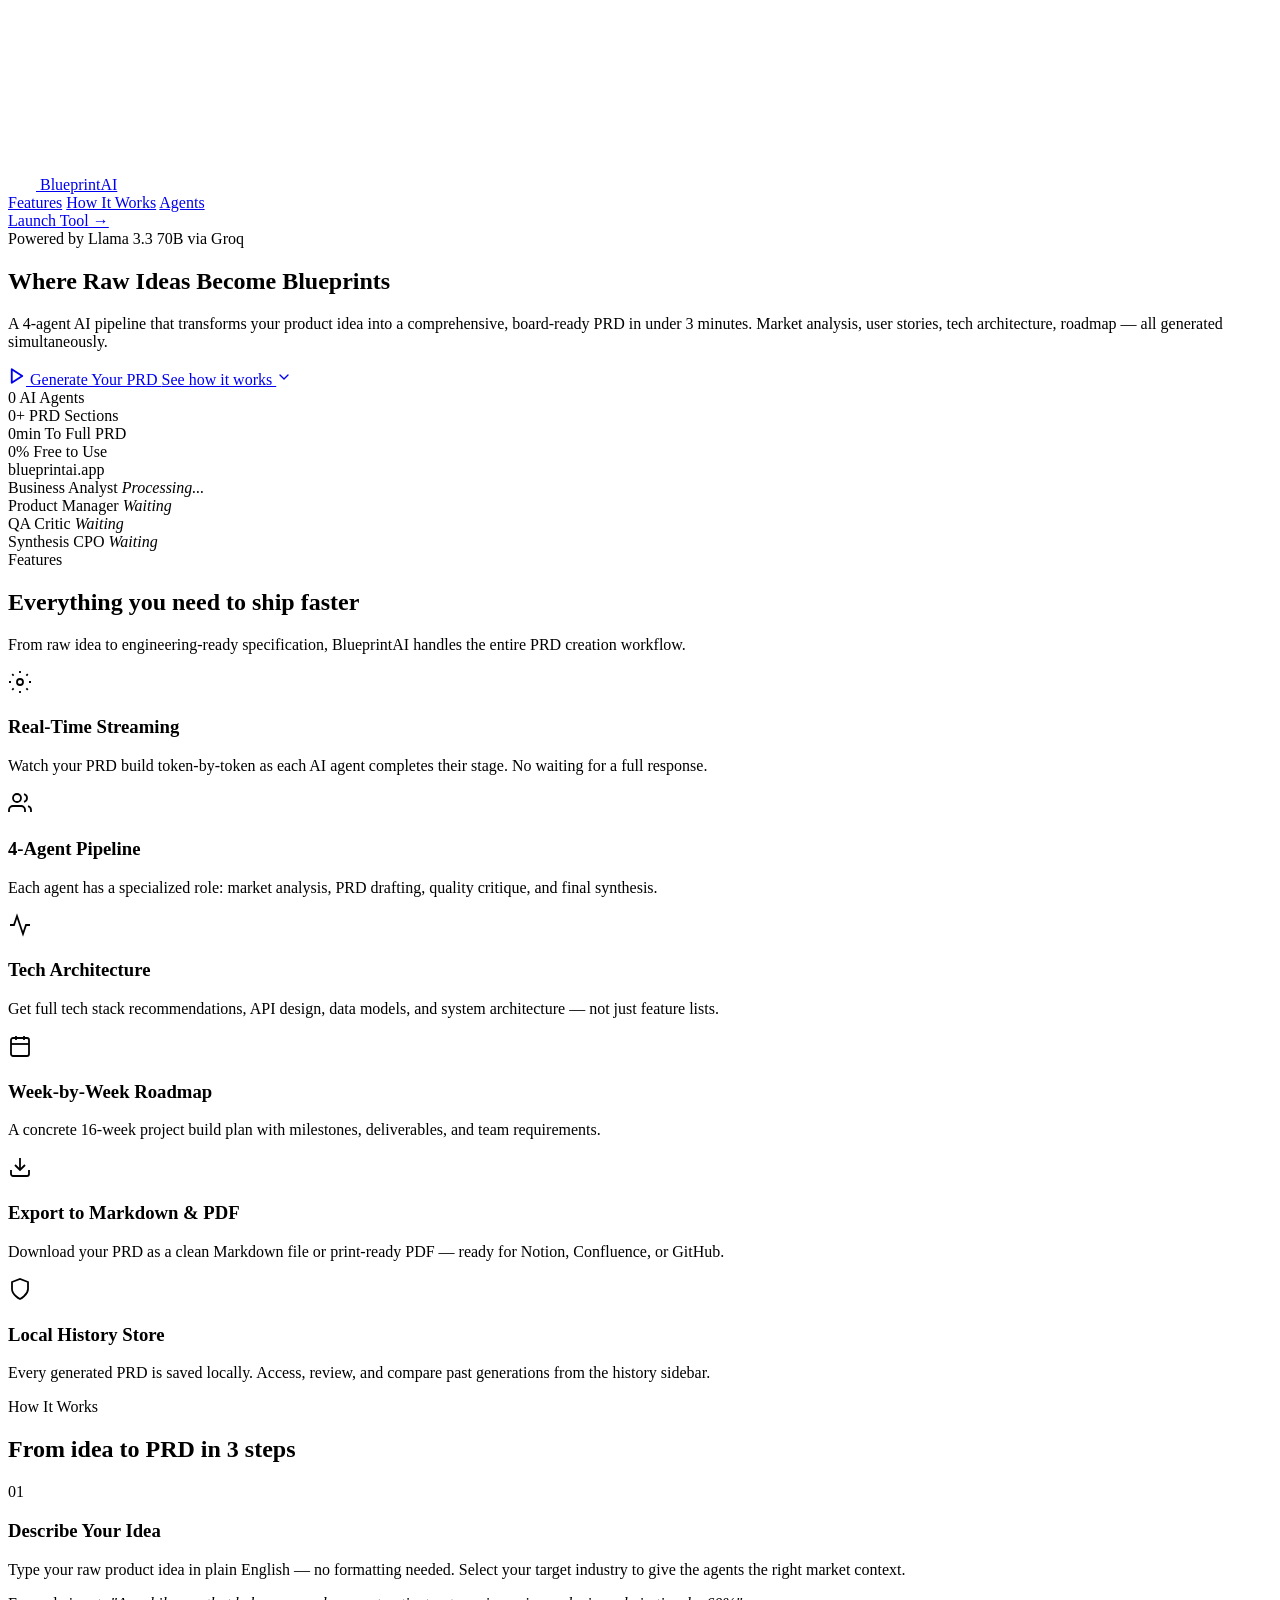
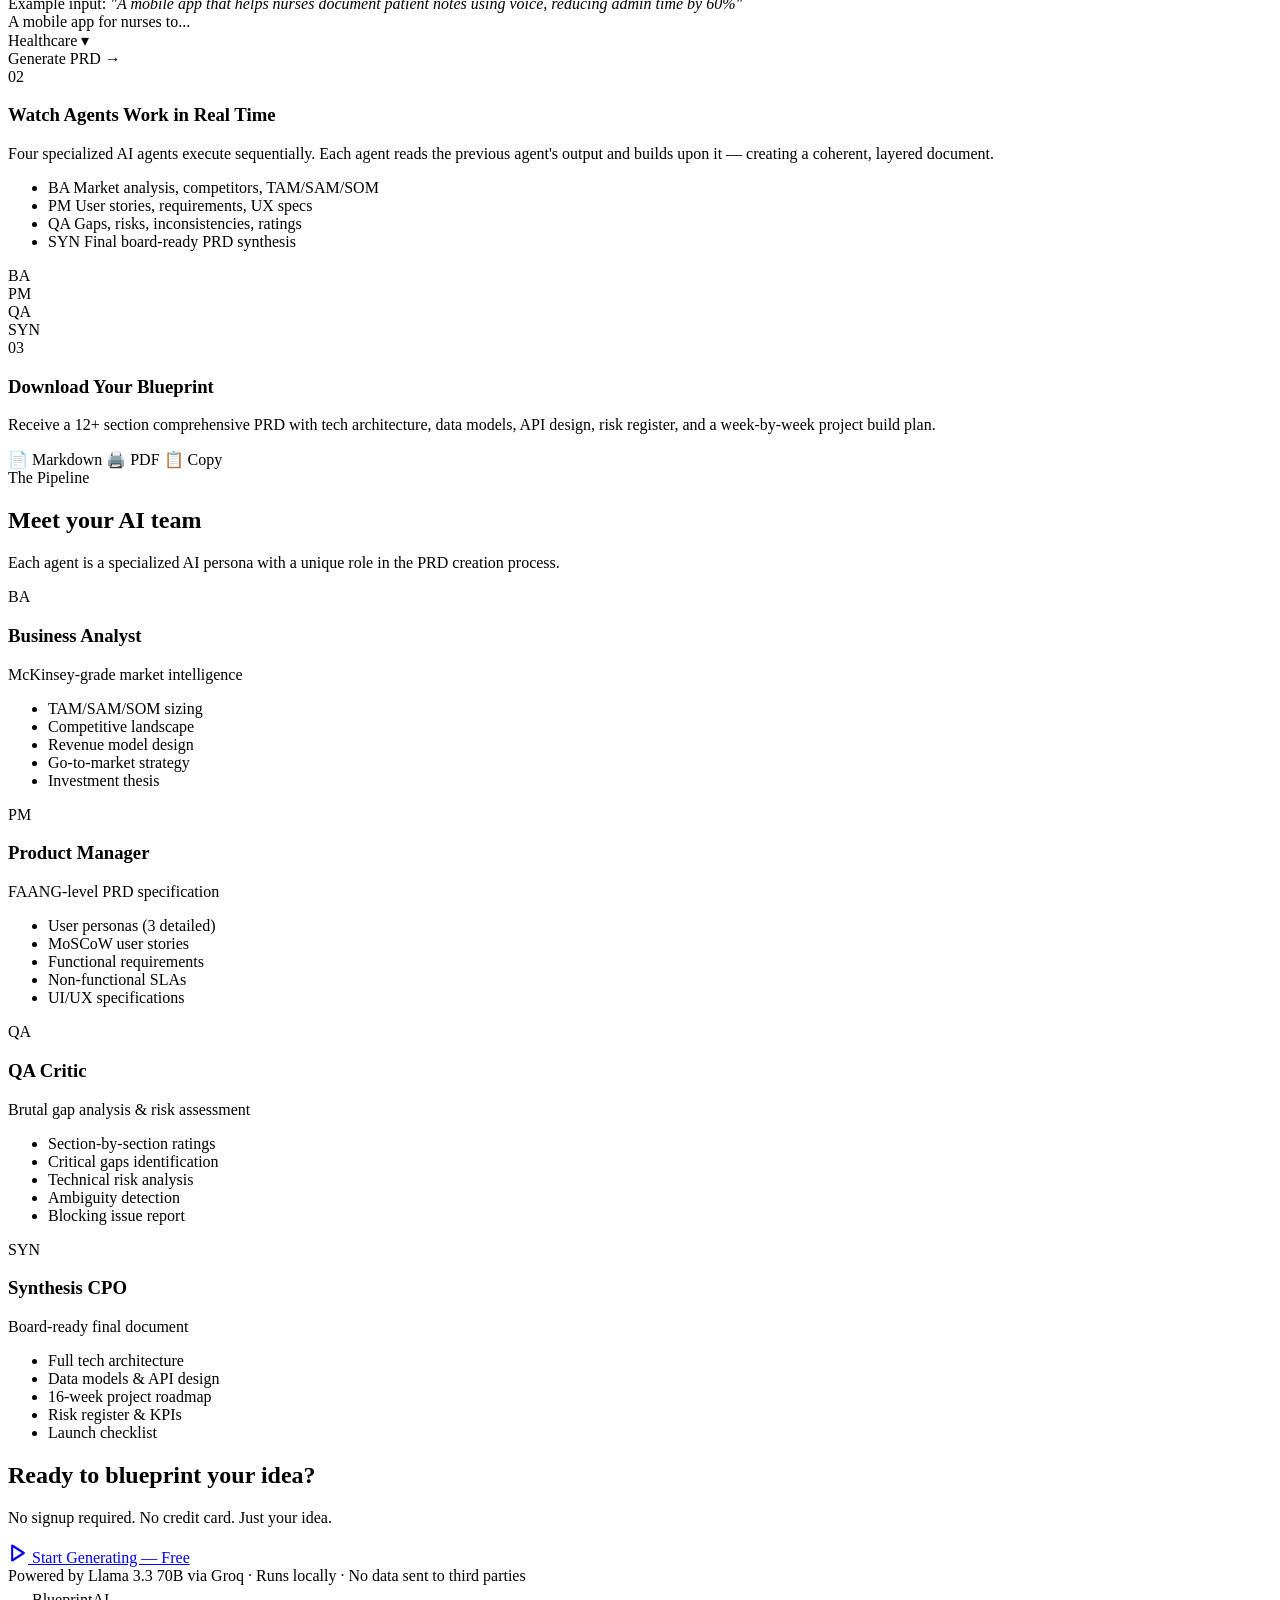
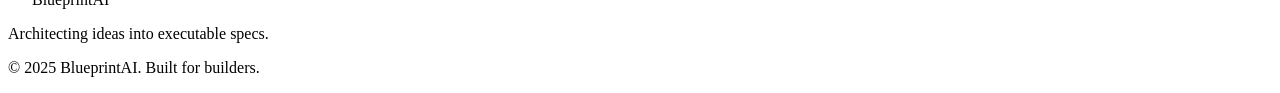
==== frontend/index.html @ 9779594b "feat: implement initial single-page HTML layout with main application panels" ====
<!DOCTYPE html>
<html lang="en">
<head>
    <meta charset="UTF-8">
    <meta name="viewport" content="width=device-width, initial-scale=1.0">
    <title>BlueprintAI — Where Ideas Become Blueprints</title>
    <meta name="description" content="BlueprintAI uses a 4-agent AI pipeline to transform your raw product idea into a comprehensive, board-ready Product Requirements Document in minutes.">
    <link rel="preconnect" href="https://fonts.googleapis.com">
    <link rel="preconnect" href="https://fonts.gstatic.com" crossorigin>
    <link href="https://fonts.googleapis.com/css2?family=Outfit:wght@300;400;500;600;700;800;900&family=Inter:wght@400;500;600&family=JetBrains+Mono:wght@400;500&display=swap" rel="stylesheet">
    <link rel="stylesheet" href="css/landing.css">
</head>
<body>

    <!-- Particle Canvas Background -->
    <canvas id="particle-canvas"></canvas>

    <!-- Navigation -->
    <nav class="landing-nav" id="landing-nav">
        <div class="nav-inner">
            <a href="/" class="nav-logo">
                <svg width="28" height="28" viewBox="0 0 32 32" fill="none">
                    <rect x="2" y="2" width="12" height="12" rx="2" stroke="white" stroke-width="2"/>
                    <rect x="18" y="2" width="12" height="12" rx="2" stroke="white" stroke-width="1" stroke-dasharray="3 2"/>
                    <rect x="2" y="18" width="12" height="12" rx="2" stroke="white" stroke-width="1" stroke-dasharray="3 2"/>
                    <rect x="18" y="18" width="12" height="12" rx="2" stroke="white" stroke-width="2"/>
                    <line x1="14" y1="8" x2="18" y2="8" stroke="white" stroke-width="1.5"/>
                    <line x1="8" y1="14" x2="8" y2="18" stroke="white" stroke-width="1.5"/>
                    <line x1="24" y1="14" x2="24" y2="18" stroke="white" stroke-width="1.5"/>
                    <line x1="14" y1="24" x2="18" y2="24" stroke="white" stroke-width="1.5"/>
                </svg>
                <span>BlueprintAI</span>
            </a>
            <div class="nav-links">
                <a href="#features">Features</a>
                <a href="#how-it-works">How It Works</a>
                <a href="#agents">Agents</a>
            </div>
            <a href="app.html" class="nav-cta" id="nav-cta">Launch Tool →</a>
        </div>
    </nav>

    <!-- Hero Section -->
    <section class="hero-section">
        <div class="hero-content">
            <div class="hero-badge">
                <div class="badge-dot"></div>
                <span>Powered by Llama 3.3 70B via Groq</span>
            </div>

            <h1 class="hero-headline">
                <span class="line-reveal" style="--delay: 0.1s">Where Raw Ideas</span>
                <span class="line-reveal gradient-text" style="--delay: 0.25s">Become Blueprints</span>
            </h1>

            <p class="hero-subtext line-reveal" style="--delay: 0.45s">
                A 4-agent AI pipeline that transforms your product idea into a comprehensive,
                board-ready PRD in under 3 minutes. Market analysis, user stories, tech architecture, roadmap — all generated simultaneously.
            </p>

            <div class="hero-actions line-reveal" style="--delay: 0.6s">
                <a href="app.html" class="btn-primary" id="hero-cta">
                    <svg width="18" height="18" viewBox="0 0 24 24" fill="none" stroke="currentColor" stroke-width="2.5" stroke-linecap="round" stroke-linejoin="round">
                        <polygon points="5 3 19 12 5 21 5 3"/>
                    </svg>
                    Generate Your PRD
                </a>
                <a href="#how-it-works" class="btn-ghost">
                    See how it works
                    <svg width="16" height="16" viewBox="0 0 24 24" fill="none" stroke="currentColor" stroke-width="2" stroke-linecap="round" stroke-linejoin="round">
                        <polyline points="6 9 12 15 18 9"/>
                    </svg>
                </a>
            </div>

            <!-- Stats Bar -->
            <div class="hero-stats line-reveal" style="--delay: 0.75s">
                <div class="stat-item">
                    <span class="stat-number" data-target="4">0</span>
                    <span class="stat-label">AI Agents</span>
                </div>
                <div class="stat-divider"></div>
                <div class="stat-item">
                    <span class="stat-number" data-target="12">0</span><span class="stat-suffix">+</span>
                    <span class="stat-label">PRD Sections</span>
                </div>
                <div class="stat-divider"></div>
                <div class="stat-item">
                    <span class="stat-number" data-target="3">0</span><span class="stat-suffix">min</span>
                    <span class="stat-label">To Full PRD</span>
                </div>
                <div class="stat-divider"></div>
                <div class="stat-item">
                    <span class="stat-number" data-target="100">0</span><span class="stat-suffix">%</span>
                    <span class="stat-label">Free to Use</span>
                </div>
            </div>
        </div>

        <!-- Mock UI Preview -->
        <div class="hero-preview line-reveal" style="--delay: 0.9s">
            <div class="preview-window">
                <div class="preview-titlebar">
                    <div class="titlebar-dots">
                        <span></span><span></span><span></span>
                    </div>
                    <span class="titlebar-url">blueprintai.app</span>
                </div>
                <div class="preview-body">
                    <div class="preview-sidebar">
                        <div class="preview-node active-node">
                            <div class="pnode-circle" style="--c: #fff;"></div>
                            <div class="pnode-text">
                                <span>Business Analyst</span>
                                <em class="processing">Processing...</em>
                            </div>
                        </div>
                        <div class="preview-connector"></div>
                        <div class="preview-node">
                            <div class="pnode-circle" style="--c: #aaa;"></div>
                            <div class="pnode-text">
                                <span>Product Manager</span>
                                <em>Waiting</em>
                            </div>
                        </div>
                        <div class="preview-connector"></div>
                        <div class="preview-node">
                            <div class="pnode-circle" style="--c: #666;"></div>
                            <div class="pnode-text">
                                <span>QA Critic</span>
                                <em>Waiting</em>
                            </div>
                        </div>
                        <div class="preview-connector"></div>
                        <div class="preview-node">
                            <div class="pnode-circle" style="--c: #444;"></div>
                            <div class="pnode-text">
                                <span>Synthesis CPO</span>
                                <em>Waiting</em>
                            </div>
                        </div>
                    </div>
                    <div class="preview-content">
                        <div class="preview-line big"></div>
                        <div class="preview-line"></div>
                        <div class="preview-line short"></div>
                        <div class="preview-spacer"></div>
                        <div class="preview-line"></div>
                        <div class="preview-line"></div>
                        <div class="preview-line short"></div>
                        <div class="typing-cursor"></div>
                    </div>
                </div>
            </div>
        </div>
    </section>

    <!-- Features Section -->
    <section class="features-section" id="features">
        <div class="section-inner">
            <div class="section-label">Features</div>
            <h2 class="section-heading">Everything you need to ship faster</h2>
            <p class="section-subtext">From raw idea to engineering-ready specification, BlueprintAI handles the entire PRD creation workflow.</p>

            <div class="features-grid">
                <div class="feature-card" style="--stagger: 0">
                    <div class="feature-icon">
                        <svg width="24" height="24" viewBox="0 0 24 24" fill="none" stroke="currentColor" stroke-width="1.8">
                            <circle cx="12" cy="12" r="3"/><path d="M12 1v2M12 21v2M4.22 4.22l1.42 1.42M18.36 18.36l1.42 1.42M1 12h2M21 12h2M4.22 19.78l1.42-1.42M18.36 5.64l1.42-1.42"/>
                        </svg>
                    </div>
                    <h3>Real-Time Streaming</h3>
                    <p>Watch your PRD build token-by-token as each AI agent completes their stage. No waiting for a full response.</p>
                </div>
                <div class="feature-card" style="--stagger: 1">
                    <div class="feature-icon">
                        <svg width="24" height="24" viewBox="0 0 24 24" fill="none" stroke="currentColor" stroke-width="1.8">
                            <path d="M17 21v-2a4 4 0 0 0-4-4H5a4 4 0 0 0-4 4v2"/><circle cx="9" cy="7" r="4"/><path d="M23 21v-2a4 4 0 0 0-3-3.87"/><path d="M16 3.13a4 4 0 0 1 0 7.75"/>
                        </svg>
                    </div>
                    <h3>4-Agent Pipeline</h3>
                    <p>Each agent has a specialized role: market analysis, PRD drafting, quality critique, and final synthesis.</p>
                </div>
                <div class="feature-card" style="--stagger: 2">
                    <div class="feature-icon">
                        <svg width="24" height="24" viewBox="0 0 24 24" fill="none" stroke="currentColor" stroke-width="1.8">
                            <polyline points="22 12 18 12 15 21 9 3 6 12 2 12"/>
                        </svg>
                    </div>
                    <h3>Tech Architecture</h3>
                    <p>Get full tech stack recommendations, API design, data models, and system architecture — not just feature lists.</p>
                </div>
                <div class="feature-card" style="--stagger: 3">
                    <div class="feature-icon">
                        <svg width="24" height="24" viewBox="0 0 24 24" fill="none" stroke="currentColor" stroke-width="1.8">
                            <rect x="3" y="4" width="18" height="18" rx="2" ry="2"/><line x1="16" y1="2" x2="16" y2="6"/><line x1="8" y1="2" x2="8" y2="6"/><line x1="3" y1="10" x2="21" y2="10"/>
                        </svg>
                    </div>
                    <h3>Week-by-Week Roadmap</h3>
                    <p>A concrete 16-week project build plan with milestones, deliverables, and team requirements.</p>
                </div>
                <div class="feature-card" style="--stagger: 4">
                    <div class="feature-icon">
                        <svg width="24" height="24" viewBox="0 0 24 24" fill="none" stroke="currentColor" stroke-width="1.8">
                            <path d="M21 15v4a2 2 0 0 1-2 2H5a2 2 0 0 1-2-2v-4"/><polyline points="7 10 12 15 17 10"/><line x1="12" y1="15" x2="12" y2="3"/>
                        </svg>
                    </div>
                    <h3>Export to Markdown & PDF</h3>
                    <p>Download your PRD as a clean Markdown file or print-ready PDF — ready for Notion, Confluence, or GitHub.</p>
                </div>
                <div class="feature-card" style="--stagger: 5">
                    <div class="feature-icon">
                        <svg width="24" height="24" viewBox="0 0 24 24" fill="none" stroke="currentColor" stroke-width="1.8">
                            <path d="M12 22s8-4 8-10V5l-8-3-8 3v7c0 6 8 10 8 10z"/>
                        </svg>
                    </div>
                    <h3>Local History Store</h3>
                    <p>Every generated PRD is saved locally. Access, review, and compare past generations from the history sidebar.</p>
                </div>
            </div>
        </div>
    </section>

    <!-- How It Works Section -->
    <section class="hiw-section" id="how-it-works">
        <div class="section-inner">
            <div class="section-label">How It Works</div>
            <h2 class="section-heading">From idea to PRD in 3 steps</h2>

            <div class="hiw-steps">
                <div class="hiw-step">
                    <div class="step-number">01</div>
                    <div class="step-content">
                        <h3>Describe Your Idea</h3>
                        <p>Type your raw product idea in plain English — no formatting needed. Select your target industry to give the agents the right market context.</p>
                        <div class="step-example">
                            <span class="example-label">Example input:</span>
                            <em>"A mobile app that helps nurses document patient notes using voice, reducing admin time by 60%"</em>
                        </div>
                    </div>
                    <div class="step-visual">
                        <div class="step-mockup input-mockup">
                            <div class="mock-input">A mobile app for nurses to...</div>
                            <div class="mock-select">Healthcare ▾</div>
                            <div class="mock-btn">Generate PRD →</div>
                        </div>
                    </div>
                </div>

                <div class="hiw-step reverse">
                    <div class="step-number">02</div>
                    <div class="step-content">
                        <h3>Watch Agents Work in Real Time</h3>
                        <p>Four specialized AI agents execute sequentially. Each agent reads the previous agent's output and builds upon it — creating a coherent, layered document.</p>
                        <ul class="agent-list">
                            <li><span class="agent-tag">BA</span> Market analysis, competitors, TAM/SAM/SOM</li>
                            <li><span class="agent-tag">PM</span> User stories, requirements, UX specs</li>
                            <li><span class="agent-tag">QA</span> Gaps, risks, inconsistencies, ratings</li>
                            <li><span class="agent-tag">SYN</span> Final board-ready PRD synthesis</li>
                        </ul>
                    </div>
                    <div class="step-visual">
                        <div class="step-pipeline-vis">
                            <div class="spv-node done">BA</div>
                            <div class="spv-line done"></div>
                            <div class="spv-node active">PM</div>
                            <div class="spv-line"></div>
                            <div class="spv-node">QA</div>
                            <div class="spv-line"></div>
                            <div class="spv-node">SYN</div>
                        </div>
                    </div>
                </div>

                <div class="hiw-step">
                    <div class="step-number">03</div>
                    <div class="step-content">
                        <h3>Download Your Blueprint</h3>
                        <p>Receive a 12+ section comprehensive PRD with tech architecture, data models, API design, risk register, and a week-by-week project build plan.</p>
                        <div class="download-badges">
                            <span class="badge">📄 Markdown</span>
                            <span class="badge">🖨️ PDF</span>
                            <span class="badge">📋 Copy</span>
                        </div>
                    </div>
                    <div class="step-visual">
                        <div class="prd-preview-mini">
                            <div class="prd-line h1"></div>
                            <div class="prd-line p"></div>
                            <div class="prd-line p short"></div>
                            <div class="prd-line h2"></div>
                            <div class="prd-line p"></div>
                            <div class="prd-line p"></div>
                            <div class="prd-line h2"></div>
                            <div class="prd-table">
                                <div></div><div></div><div></div>
                                <div></div><div></div><div></div>
                                <div></div><div></div><div></div>
                            </div>
                        </div>
                    </div>
                </div>
            </div>
        </div>
    </section>

    <!-- Agents Section -->
    <section class="agents-section" id="agents">
        <div class="section-inner">
            <div class="section-label">The Pipeline</div>
            <h2 class="section-heading">Meet your AI team</h2>
            <p class="section-subtext">Each agent is a specialized AI persona with a unique role in the PRD creation process.</p>

            <div class="agents-grid">
                <div class="agent-card ba-card">
                    <div class="agent-card-header">
                        <div class="agent-badge">BA</div>
                        <div class="agent-connector-right"></div>
                    </div>
                    <h3>Business Analyst</h3>
                    <p class="agent-role">McKinsey-grade market intelligence</p>
                    <ul>
                        <li>TAM/SAM/SOM sizing</li>
                        <li>Competitive landscape</li>
                        <li>Revenue model design</li>
                        <li>Go-to-market strategy</li>
                        <li>Investment thesis</li>
                    </ul>
                </div>

                <div class="agent-card pm-card">
                    <div class="agent-card-header">
                        <div class="agent-badge">PM</div>
                        <div class="agent-connector-right"></div>
                    </div>
                    <h3>Product Manager</h3>
                    <p class="agent-role">FAANG-level PRD specification</p>
                    <ul>
                        <li>User personas (3 detailed)</li>
                        <li>MoSCoW user stories</li>
                        <li>Functional requirements</li>
                        <li>Non-functional SLAs</li>
                        <li>UI/UX specifications</li>
                    </ul>
                </div>

                <div class="agent-card qa-card">
                    <div class="agent-card-header">
                        <div class="agent-badge">QA</div>
                        <div class="agent-connector-right"></div>
                    </div>
                    <h3>QA Critic</h3>
                    <p class="agent-role">Brutal gap analysis & risk assessment</p>
                    <ul>
                        <li>Section-by-section ratings</li>
                        <li>Critical gaps identification</li>
                        <li>Technical risk analysis</li>
                        <li>Ambiguity detection</li>
                        <li>Blocking issue report</li>
                    </ul>
                </div>

                <div class="agent-card syn-card">
                    <div class="agent-card-header">
                        <div class="agent-badge">SYN</div>
                    </div>
                    <h3>Synthesis CPO</h3>
                    <p class="agent-role">Board-ready final document</p>
                    <ul>
                        <li>Full tech architecture</li>
                        <li>Data models & API design</li>
                        <li>16-week project roadmap</li>
                        <li>Risk register & KPIs</li>
                        <li>Launch checklist</li>
                    </ul>
                </div>
            </div>
        </div>
    </section>

    <!-- CTA Section -->
    <section class="cta-section">
        <div class="cta-inner">
            <div class="cta-glow"></div>
            <h2>Ready to blueprint your idea?</h2>
            <p>No signup required. No credit card. Just your idea.</p>
            <a href="app.html" class="btn-primary btn-large" id="bottom-cta">
                <svg width="20" height="20" viewBox="0 0 24 24" fill="none" stroke="currentColor" stroke-width="2.5" stroke-linecap="round" stroke-linejoin="round">
                    <polygon points="5 3 19 12 5 21 5 3"/>
                </svg>
                Start Generating — Free
            </a>
            <div class="cta-note">Powered by Llama 3.3 70B via Groq · Runs locally · No data sent to third parties</div>
        </div>
    </section>

    <!-- Footer -->
    <footer class="landing-footer">
        <div class="footer-inner">
            <div class="footer-logo">
                <svg width="20" height="20" viewBox="0 0 32 32" fill="none">
                    <rect x="2" y="2" width="12" height="12" rx="2" stroke="white" stroke-width="2"/>
                    <rect x="18" y="18" width="12" height="12" rx="2" stroke="white" stroke-width="2"/>
                    <line x1="14" y1="8" x2="18" y2="8" stroke="white" stroke-width="1.5"/>
                    <line x1="24" y1="14" x2="24" y2="18" stroke="white" stroke-width="1.5"/>
                </svg>
                <span>BlueprintAI</span>
            </div>
            <p class="footer-tagline">Architecting ideas into executable specs.</p>
            <p class="footer-copy">© 2025 BlueprintAI. Built for builders.</p>
        </div>
    </footer>

    <script src="js/landing.js"></script>
</body>
</html>
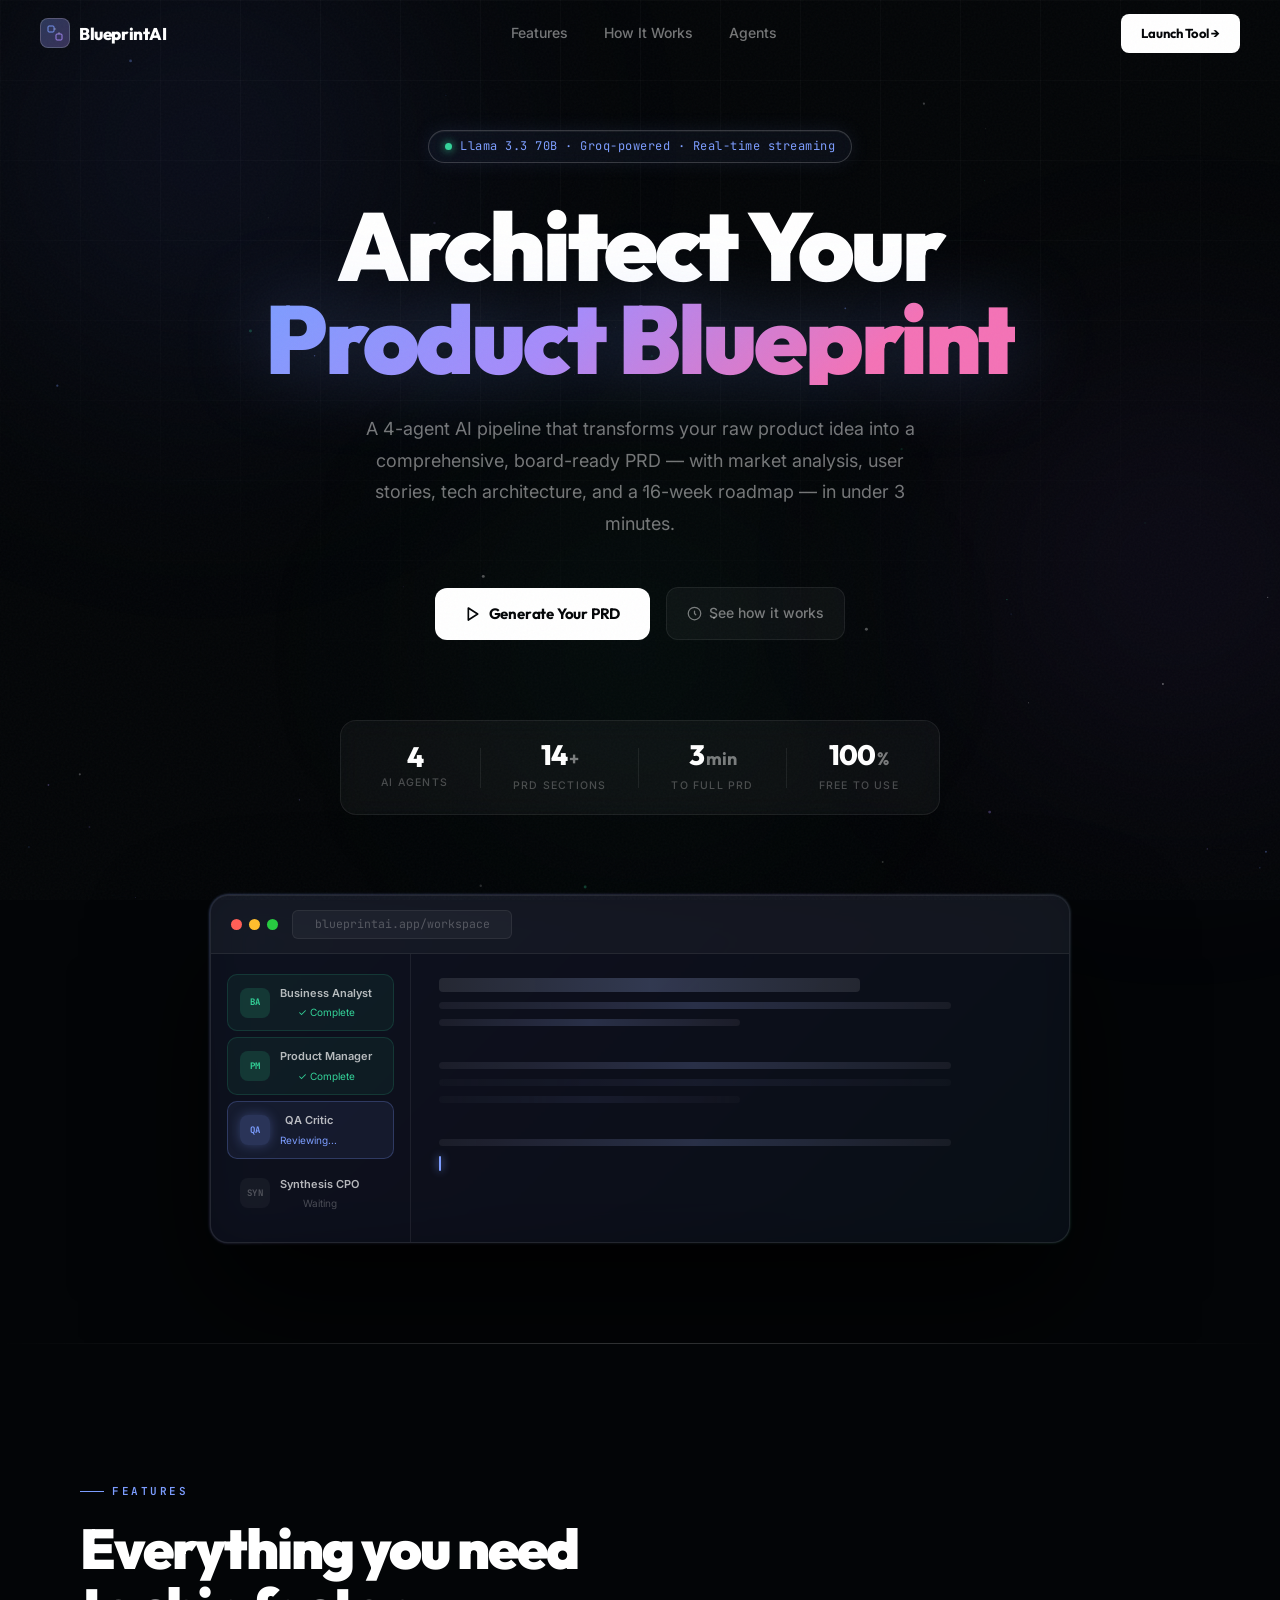
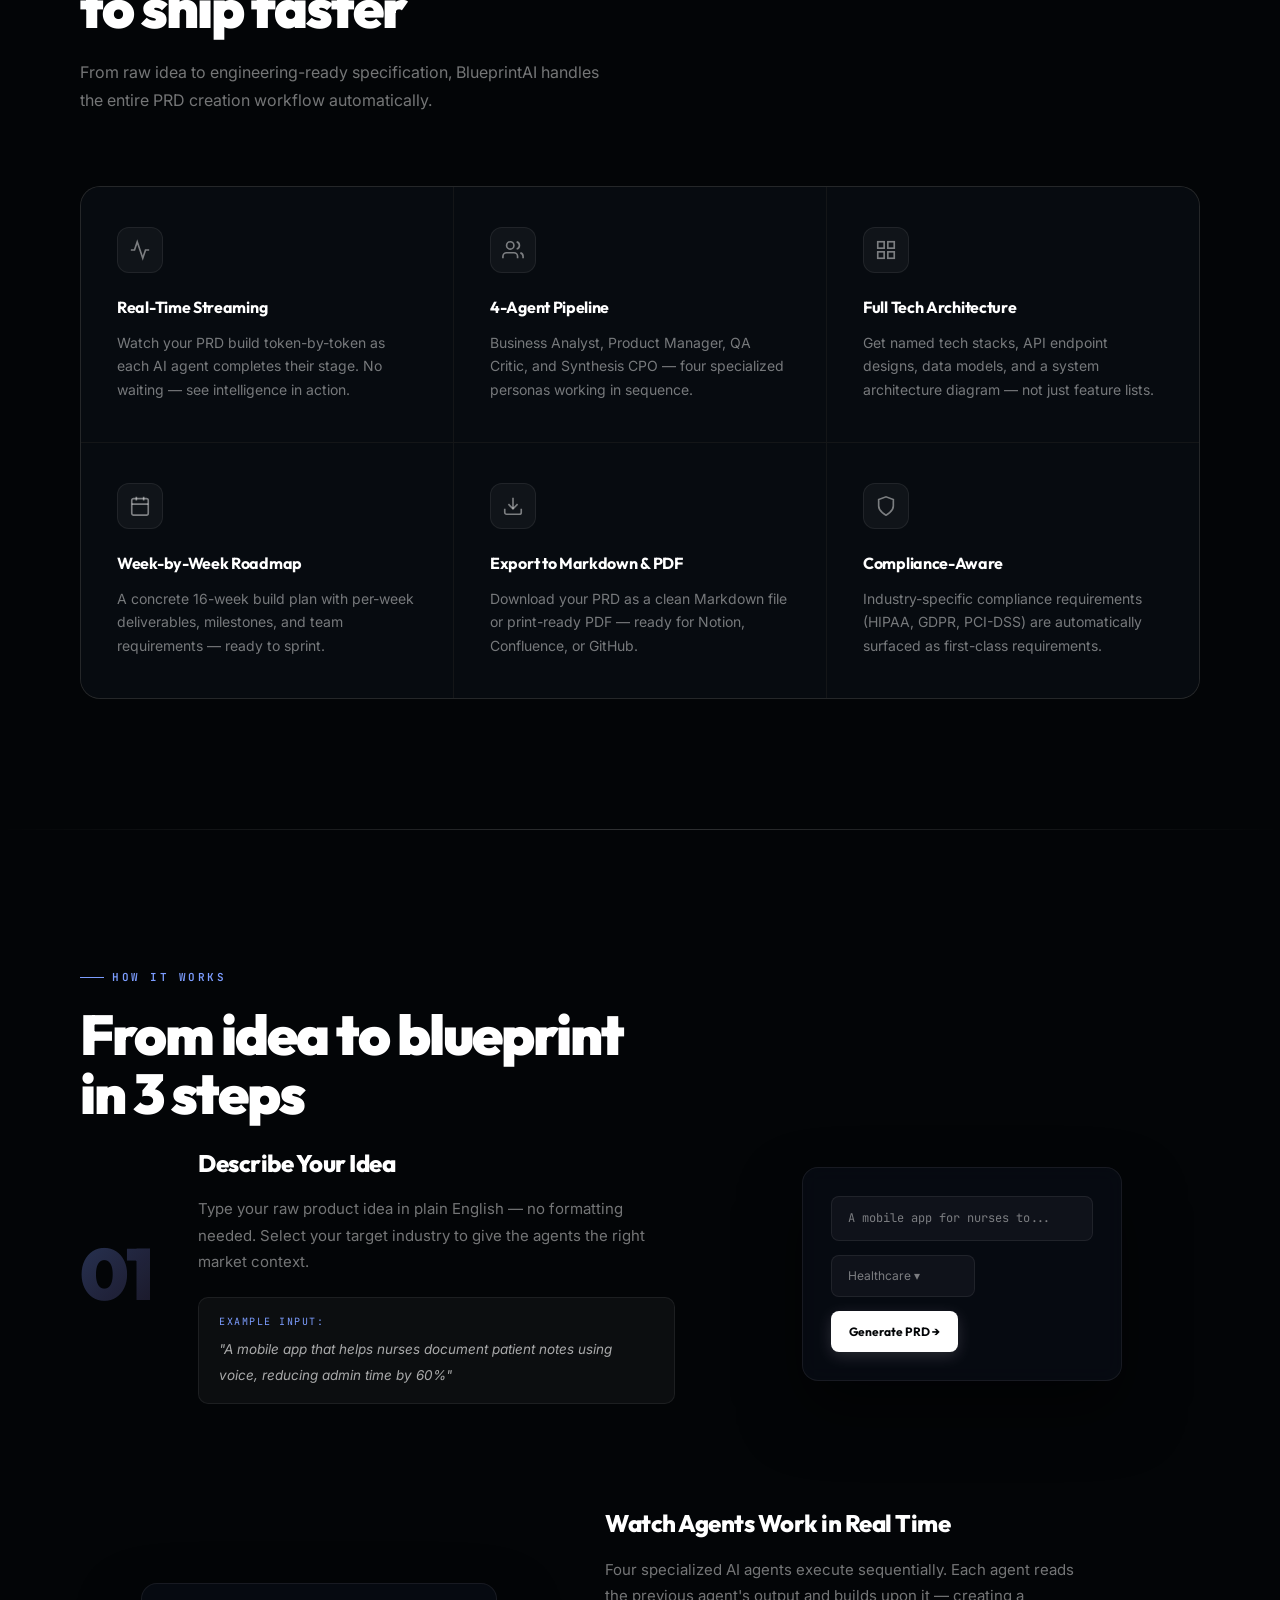
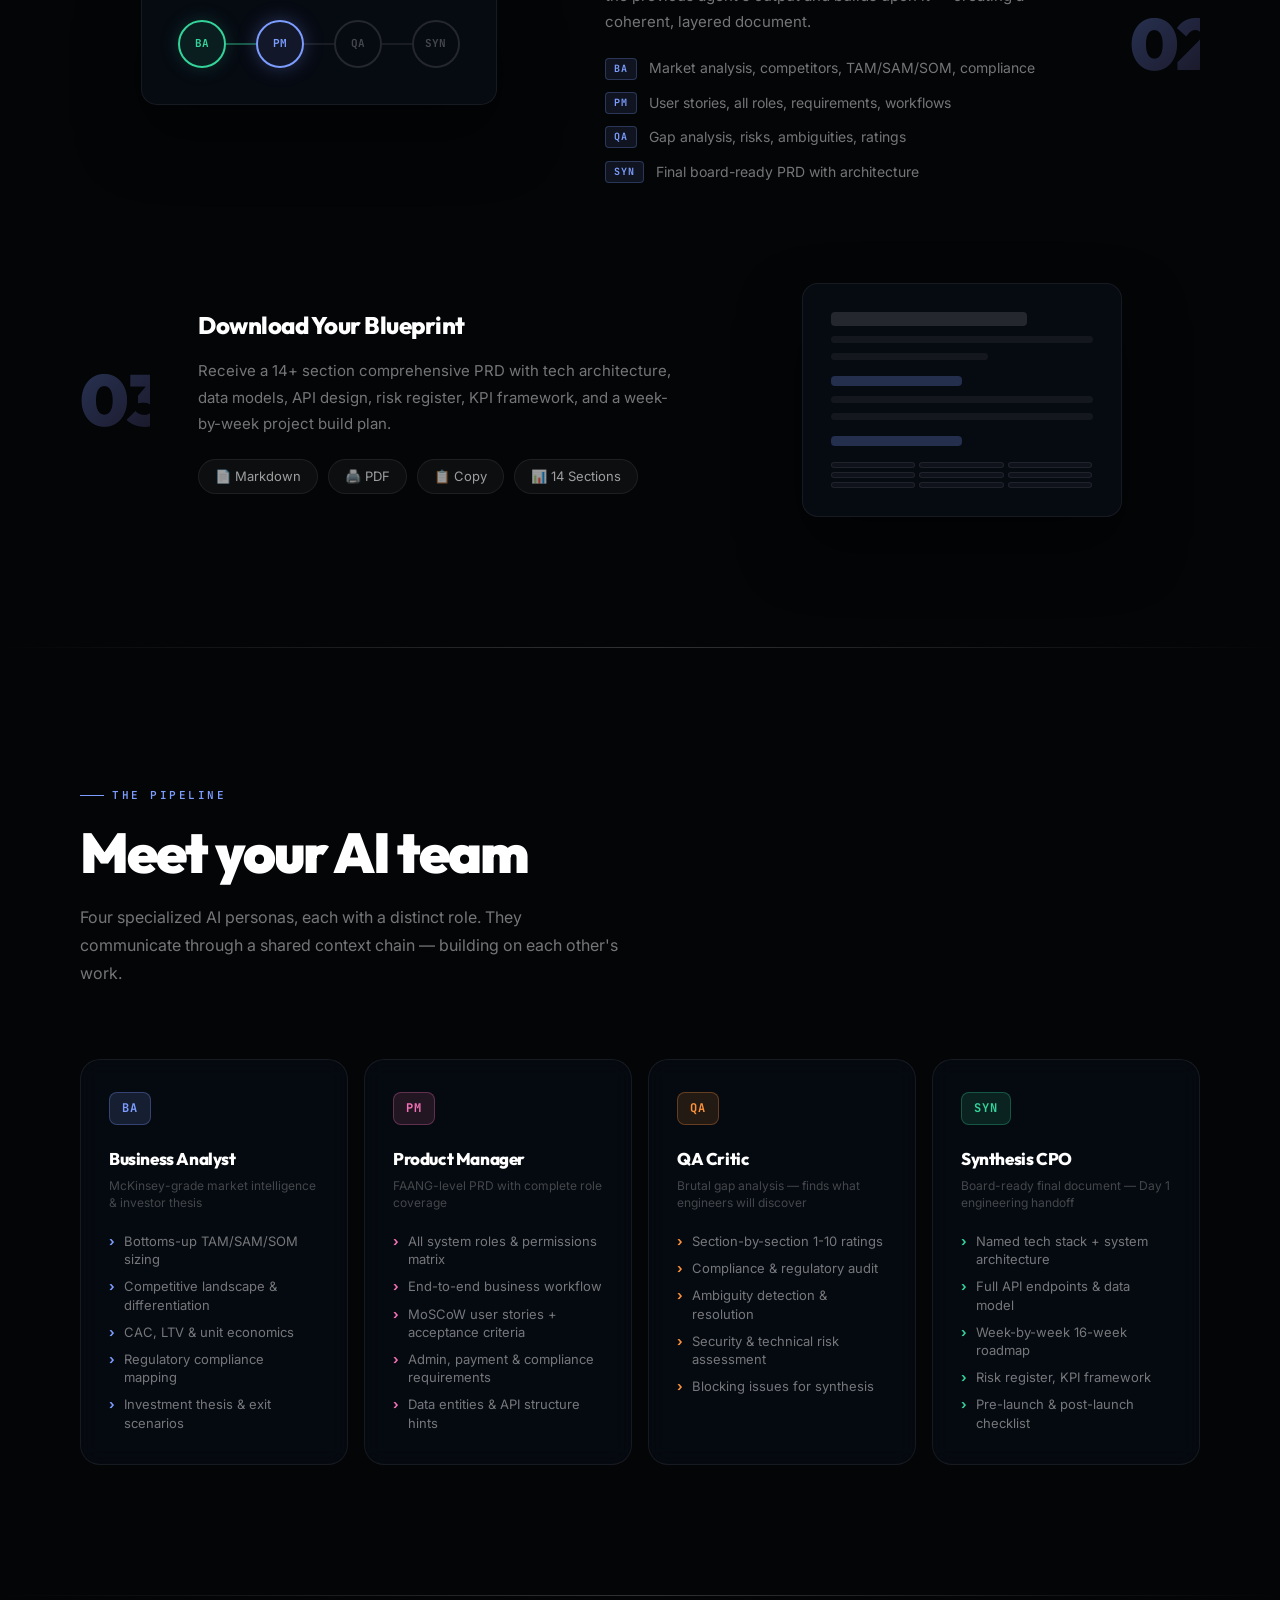
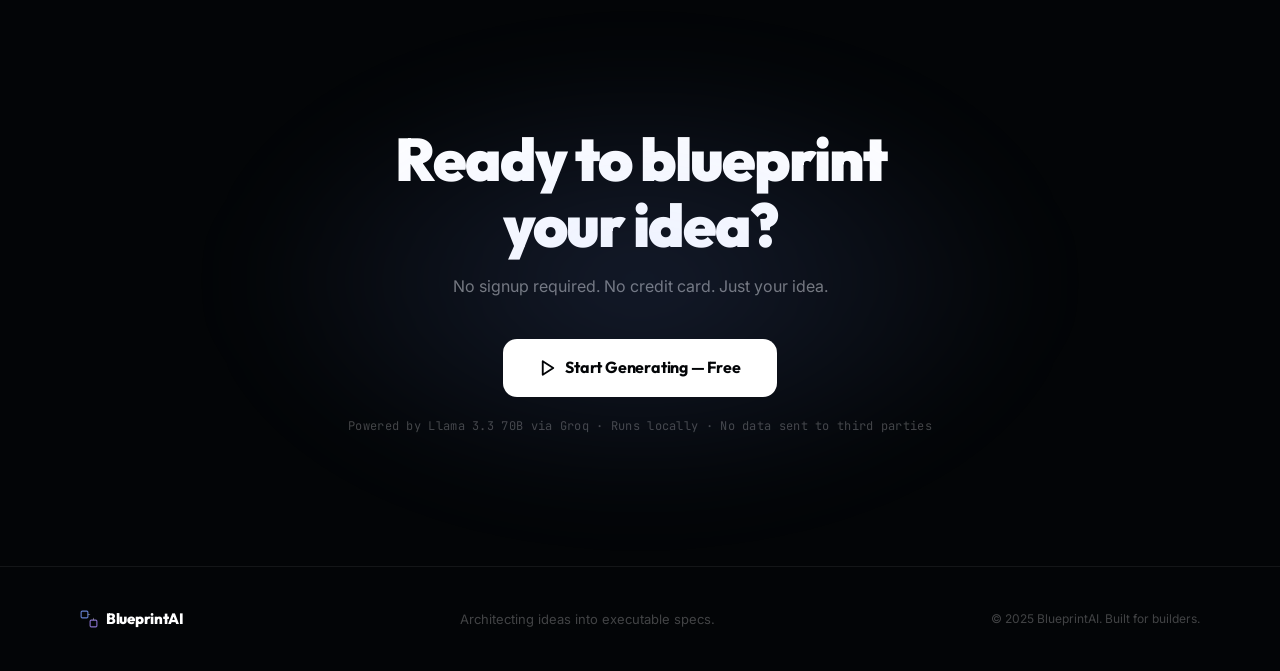
==== commit dc40cfd5: "feat: redesign workspace UI with glassmorphic animations and optimize mobile layout responsiveness" ====
--- a/frontend/index.html
+++ b/frontend/index.html
@@ -7,28 +7,31 @@
     <meta name="description" content="BlueprintAI uses a 4-agent AI pipeline to transform your raw product idea into a comprehensive, board-ready Product Requirements Document in minutes.">
     <link rel="preconnect" href="https://fonts.googleapis.com">
     <link rel="preconnect" href="https://fonts.gstatic.com" crossorigin>
-    <link href="https://fonts.googleapis.com/css2?family=Outfit:wght@300;400;500;600;700;800;900&family=Inter:wght@400;500;600&family=JetBrains+Mono:wght@400;500&display=swap" rel="stylesheet">
+    <link href="https://fonts.googleapis.com/css2?family=Outfit:wght@300;400;500;600;700;800;900&family=Inter:ital,wght@0,400;0,500;0,600;1,400&family=JetBrains+Mono:wght@400;500;600&display=swap" rel="stylesheet">
     <link rel="stylesheet" href="css/landing.css">
 </head>
 <body>
 
-    <!-- Particle Canvas Background -->
+    <!-- Ambient Orbs -->
+    <div class="orb orb-1"></div>
+    <div class="orb orb-2"></div>
+    <div class="orb orb-3"></div>
+
+    <!-- Particle Canvas (optional JS particles) -->
     <canvas id="particle-canvas"></canvas>
 
-    <!-- Navigation -->
+    <!-- ─── Navigation ───────────────────────── -->
     <nav class="landing-nav" id="landing-nav">
         <div class="nav-inner">
             <a href="/" class="nav-logo">
-                <svg width="28" height="28" viewBox="0 0 32 32" fill="none">
-                    <rect x="2" y="2" width="12" height="12" rx="2" stroke="white" stroke-width="2"/>
-                    <rect x="18" y="2" width="12" height="12" rx="2" stroke="white" stroke-width="1" stroke-dasharray="3 2"/>
-                    <rect x="2" y="18" width="12" height="12" rx="2" stroke="white" stroke-width="1" stroke-dasharray="3 2"/>
-                    <rect x="18" y="18" width="12" height="12" rx="2" stroke="white" stroke-width="2"/>
-                    <line x1="14" y1="8" x2="18" y2="8" stroke="white" stroke-width="1.5"/>
-                    <line x1="8" y1="14" x2="8" y2="18" stroke="white" stroke-width="1.5"/>
-                    <line x1="24" y1="14" x2="24" y2="18" stroke="white" stroke-width="1.5"/>
-                    <line x1="14" y1="24" x2="18" y2="24" stroke="white" stroke-width="1.5"/>
-                </svg>
+                <div class="nav-logo-icon">
+                    <svg width="16" height="16" viewBox="0 0 32 32" fill="none">
+                        <rect x="2" y="2" width="12" height="12" rx="2" stroke="rgba(124,157,255,0.9)" stroke-width="2"/>
+                        <rect x="18" y="18" width="12" height="12" rx="2" stroke="rgba(167,139,250,0.9)" stroke-width="2"/>
+                        <line x1="14" y1="8" x2="18" y2="8" stroke="white" stroke-width="1.5" opacity="0.5"/>
+                        <line x1="24" y1="14" x2="24" y2="18" stroke="white" stroke-width="1.5" opacity="0.5"/>
+                    </svg>
+                </div>
                 <span>BlueprintAI</span>
             </a>
             <div class="nav-links">
@@ -40,100 +43,109 @@
         </div>
     </nav>
 
-    <!-- Hero Section -->
+    <!-- ─── Hero Section ─────────────────────── -->
     <section class="hero-section">
-        <div class="hero-content">
-            <div class="hero-badge">
-                <div class="badge-dot"></div>
-                <span>Powered by Llama 3.3 70B via Groq</span>
-            </div>
-
-            <h1 class="hero-headline">
-                <span class="line-reveal" style="--delay: 0.1s">Where Raw Ideas</span>
-                <span class="line-reveal gradient-text" style="--delay: 0.25s">Become Blueprints</span>
-            </h1>
-
-            <p class="hero-subtext line-reveal" style="--delay: 0.45s">
-                A 4-agent AI pipeline that transforms your product idea into a comprehensive,
-                board-ready PRD in under 3 minutes. Market analysis, user stories, tech architecture, roadmap — all generated simultaneously.
-            </p>
-
-            <div class="hero-actions line-reveal" style="--delay: 0.6s">
-                <a href="app.html" class="btn-primary" id="hero-cta">
-                    <svg width="18" height="18" viewBox="0 0 24 24" fill="none" stroke="currentColor" stroke-width="2.5" stroke-linecap="round" stroke-linejoin="round">
-                        <polygon points="5 3 19 12 5 21 5 3"/>
-                    </svg>
-                    Generate Your PRD
-                </a>
-                <a href="#how-it-works" class="btn-ghost">
-                    See how it works
-                    <svg width="16" height="16" viewBox="0 0 24 24" fill="none" stroke="currentColor" stroke-width="2" stroke-linecap="round" stroke-linejoin="round">
-                        <polyline points="6 9 12 15 18 9"/>
-                    </svg>
-                </a>
-            </div>
-
-            <!-- Stats Bar -->
-            <div class="hero-stats line-reveal" style="--delay: 0.75s">
-                <div class="stat-item">
+        <div class="hero-grid"></div>
+
+        <div class="hero-badge">
+            <span class="badge-pulse"></span>
+            <span>Llama 3.3 70B · Groq-powered · Real-time streaming</span>
+        </div>
+
+        <h1 class="hero-headline">
+            <span class="line-1">Architect Your</span>
+            <span class="line-2">Product Blueprint</span>
+        </h1>
+
+        <p class="hero-subtext">
+            A 4-agent AI pipeline that transforms your raw product idea into a
+            comprehensive, board-ready PRD — with market analysis, user stories,
+            tech architecture, and a 16-week roadmap — in under 3 minutes.
+        </p>
+
+        <div class="hero-actions">
+            <a href="app.html" class="btn-primary" id="hero-cta">
+                <svg width="16" height="16" viewBox="0 0 24 24" fill="none" stroke="currentColor" stroke-width="2.5" stroke-linecap="round" stroke-linejoin="round">
+                    <polygon points="5 3 19 12 5 21 5 3"/>
+                </svg>
+                Generate Your PRD
+            </a>
+            <a href="#how-it-works" class="btn-ghost">
+                <svg width="15" height="15" viewBox="0 0 24 24" fill="none" stroke="currentColor" stroke-width="2" stroke-linecap="round" stroke-linejoin="round">
+                    <circle cx="12" cy="12" r="10"/><polyline points="12 8 12 12 14 14"/>
+                </svg>
+                See how it works
+            </a>
+        </div>
+
+        <!-- Stats Bar -->
+        <div class="hero-stats">
+            <div class="stat-item">
+                <div style="display:flex;align-items:baseline;gap:2px">
                     <span class="stat-number" data-target="4">0</span>
-                    <span class="stat-label">AI Agents</span>
-                </div>
-                <div class="stat-divider"></div>
-                <div class="stat-item">
-                    <span class="stat-number" data-target="12">0</span><span class="stat-suffix">+</span>
-                    <span class="stat-label">PRD Sections</span>
-                </div>
-                <div class="stat-divider"></div>
-                <div class="stat-item">
-                    <span class="stat-number" data-target="3">0</span><span class="stat-suffix">min</span>
-                    <span class="stat-label">To Full PRD</span>
-                </div>
-                <div class="stat-divider"></div>
-                <div class="stat-item">
-                    <span class="stat-number" data-target="100">0</span><span class="stat-suffix">%</span>
-                    <span class="stat-label">Free to Use</span>
-                </div>
-            </div>
-        </div>
-
-        <!-- Mock UI Preview -->
-        <div class="hero-preview line-reveal" style="--delay: 0.9s">
+                </div>
+                <span class="stat-label">AI Agents</span>
+            </div>
+            <div class="stat-divider"></div>
+            <div class="stat-item">
+                <div style="display:flex;align-items:baseline;gap:2px">
+                    <span class="stat-number" data-target="14">0</span>
+                    <span class="stat-suffix">+</span>
+                </div>
+                <span class="stat-label">PRD Sections</span>
+            </div>
+            <div class="stat-divider"></div>
+            <div class="stat-item">
+                <div style="display:flex;align-items:baseline;gap:2px">
+                    <span class="stat-number" data-target="3">0</span>
+                    <span class="stat-suffix">min</span>
+                </div>
+                <span class="stat-label">To Full PRD</span>
+            </div>
+            <div class="stat-divider"></div>
+            <div class="stat-item">
+                <div style="display:flex;align-items:baseline;gap:2px">
+                    <span class="stat-number" data-target="100">0</span>
+                    <span class="stat-suffix">%</span>
+                </div>
+                <span class="stat-label">Free to Use</span>
+            </div>
+        </div>
+
+        <!-- Floating App Preview -->
+        <div class="hero-preview">
             <div class="preview-window">
                 <div class="preview-titlebar">
                     <div class="titlebar-dots">
                         <span></span><span></span><span></span>
                     </div>
-                    <span class="titlebar-url">blueprintai.app</span>
+                    <span class="titlebar-url">blueprintai.app/workspace</span>
                 </div>
                 <div class="preview-body">
                     <div class="preview-sidebar">
-                        <div class="preview-node active-node">
-                            <div class="pnode-circle" style="--c: #fff;"></div>
+                        <div class="preview-node p-done">
+                            <div class="pnode-icon">BA</div>
                             <div class="pnode-text">
                                 <span>Business Analyst</span>
-                                <em class="processing">Processing...</em>
+                                <em>✓ Complete</em>
                             </div>
                         </div>
-                        <div class="preview-connector"></div>
-                        <div class="preview-node">
-                            <div class="pnode-circle" style="--c: #aaa;"></div>
+                        <div class="preview-node p-active">
+                            <div class="pnode-icon">PM</div>
                             <div class="pnode-text">
                                 <span>Product Manager</span>
-                                <em>Waiting</em>
+                                <em>Writing PRD...</em>
                             </div>
                         </div>
-                        <div class="preview-connector"></div>
-                        <div class="preview-node">
-                            <div class="pnode-circle" style="--c: #666;"></div>
+                        <div class="preview-node p-wait">
+                            <div class="pnode-icon">QA</div>
                             <div class="pnode-text">
                                 <span>QA Critic</span>
                                 <em>Waiting</em>
                             </div>
                         </div>
-                        <div class="preview-connector"></div>
-                        <div class="preview-node">
-                            <div class="pnode-circle" style="--c: #444;"></div>
+                        <div class="preview-node p-wait">
+                            <div class="pnode-icon">SYN</div>
                             <div class="pnode-text">
                                 <span>Synthesis CPO</span>
                                 <em>Waiting</em>
@@ -142,12 +154,14 @@
                     </div>
                     <div class="preview-content">
                         <div class="preview-line big"></div>
-                        <div class="preview-line"></div>
+                        <div class="preview-line mid"></div>
                         <div class="preview-line short"></div>
                         <div class="preview-spacer"></div>
-                        <div class="preview-line"></div>
-                        <div class="preview-line"></div>
-                        <div class="preview-line short"></div>
+                        <div class="preview-line mid"></div>
+                        <div class="preview-line mid dim"></div>
+                        <div class="preview-line short dim"></div>
+                        <div class="preview-spacer"></div>
+                        <div class="preview-line mid"></div>
                         <div class="typing-cursor"></div>
                     </div>
                 </div>
@@ -155,80 +169,89 @@
         </div>
     </section>
 
-    <!-- Features Section -->
+    <div class="section-divider"></div>
+
+    <!-- ─── Features Section ─────────────────── -->
     <section class="features-section" id="features">
         <div class="section-inner">
-            <div class="section-label">Features</div>
-            <h2 class="section-heading">Everything you need to ship faster</h2>
-            <p class="section-subtext">From raw idea to engineering-ready specification, BlueprintAI handles the entire PRD creation workflow.</p>
+            <div class="section-label reveal">Features</div>
+            <h2 class="section-heading reveal reveal-delay-1">Everything you need<br>to ship faster</h2>
+            <p class="section-subtext reveal reveal-delay-2">From raw idea to engineering-ready specification, BlueprintAI handles the entire PRD creation workflow automatically.</p>
 
             <div class="features-grid">
-                <div class="feature-card" style="--stagger: 0">
-                    <div class="feature-icon">
-                        <svg width="24" height="24" viewBox="0 0 24 24" fill="none" stroke="currentColor" stroke-width="1.8">
-                            <circle cx="12" cy="12" r="3"/><path d="M12 1v2M12 21v2M4.22 4.22l1.42 1.42M18.36 18.36l1.42 1.42M1 12h2M21 12h2M4.22 19.78l1.42-1.42M18.36 5.64l1.42-1.42"/>
+                <div class="feature-card reveal reveal-delay-1">
+                    <div class="feature-icon">
+                        <svg width="22" height="22" viewBox="0 0 24 24" fill="none" stroke="currentColor" stroke-width="1.8">
+                            <polyline points="22 12 18 12 15 21 9 3 6 12 2 12"/>
                         </svg>
                     </div>
                     <h3>Real-Time Streaming</h3>
-                    <p>Watch your PRD build token-by-token as each AI agent completes their stage. No waiting for a full response.</p>
-                </div>
-                <div class="feature-card" style="--stagger: 1">
-                    <div class="feature-icon">
-                        <svg width="24" height="24" viewBox="0 0 24 24" fill="none" stroke="currentColor" stroke-width="1.8">
-                            <path d="M17 21v-2a4 4 0 0 0-4-4H5a4 4 0 0 0-4 4v2"/><circle cx="9" cy="7" r="4"/><path d="M23 21v-2a4 4 0 0 0-3-3.87"/><path d="M16 3.13a4 4 0 0 1 0 7.75"/>
+                    <p>Watch your PRD build token-by-token as each AI agent completes their stage. No waiting — see intelligence in action.</p>
+                </div>
+                <div class="feature-card reveal reveal-delay-2">
+                    <div class="feature-icon">
+                        <svg width="22" height="22" viewBox="0 0 24 24" fill="none" stroke="currentColor" stroke-width="1.8">
+                            <path d="M17 21v-2a4 4 0 0 0-4-4H5a4 4 0 0 0-4 4v2"/><circle cx="9" cy="7" r="4"/>
+                            <path d="M23 21v-2a4 4 0 0 0-3-3.87"/><path d="M16 3.13a4 4 0 0 1 0 7.75"/>
                         </svg>
                     </div>
                     <h3>4-Agent Pipeline</h3>
-                    <p>Each agent has a specialized role: market analysis, PRD drafting, quality critique, and final synthesis.</p>
-                </div>
-                <div class="feature-card" style="--stagger: 2">
-                    <div class="feature-icon">
-                        <svg width="24" height="24" viewBox="0 0 24 24" fill="none" stroke="currentColor" stroke-width="1.8">
-                            <polyline points="22 12 18 12 15 21 9 3 6 12 2 12"/>
-                        </svg>
-                    </div>
-                    <h3>Tech Architecture</h3>
-                    <p>Get full tech stack recommendations, API design, data models, and system architecture — not just feature lists.</p>
-                </div>
-                <div class="feature-card" style="--stagger: 3">
-                    <div class="feature-icon">
-                        <svg width="24" height="24" viewBox="0 0 24 24" fill="none" stroke="currentColor" stroke-width="1.8">
-                            <rect x="3" y="4" width="18" height="18" rx="2" ry="2"/><line x1="16" y1="2" x2="16" y2="6"/><line x1="8" y1="2" x2="8" y2="6"/><line x1="3" y1="10" x2="21" y2="10"/>
+                    <p>Business Analyst, Product Manager, QA Critic, and Synthesis CPO — four specialized personas working in sequence.</p>
+                </div>
+                <div class="feature-card reveal reveal-delay-3">
+                    <div class="feature-icon">
+                        <svg width="22" height="22" viewBox="0 0 24 24" fill="none" stroke="currentColor" stroke-width="1.8">
+                            <rect x="3" y="3" width="7" height="7"/><rect x="14" y="3" width="7" height="7"/>
+                            <rect x="14" y="14" width="7" height="7"/><rect x="3" y="14" width="7" height="7"/>
+                        </svg>
+                    </div>
+                    <h3>Full Tech Architecture</h3>
+                    <p>Get named tech stacks, API endpoint designs, data models, and a system architecture diagram — not just feature lists.</p>
+                </div>
+                <div class="feature-card reveal reveal-delay-1">
+                    <div class="feature-icon">
+                        <svg width="22" height="22" viewBox="0 0 24 24" fill="none" stroke="currentColor" stroke-width="1.8">
+                            <rect x="3" y="4" width="18" height="18" rx="2"/><line x1="16" y1="2" x2="16" y2="6"/>
+                            <line x1="8" y1="2" x2="8" y2="6"/><line x1="3" y1="10" x2="21" y2="10"/>
                         </svg>
                     </div>
                     <h3>Week-by-Week Roadmap</h3>
-                    <p>A concrete 16-week project build plan with milestones, deliverables, and team requirements.</p>
-                </div>
-                <div class="feature-card" style="--stagger: 4">
-                    <div class="feature-icon">
-                        <svg width="24" height="24" viewBox="0 0 24 24" fill="none" stroke="currentColor" stroke-width="1.8">
-                            <path d="M21 15v4a2 2 0 0 1-2 2H5a2 2 0 0 1-2-2v-4"/><polyline points="7 10 12 15 17 10"/><line x1="12" y1="15" x2="12" y2="3"/>
+                    <p>A concrete 16-week build plan with per-week deliverables, milestones, and team requirements — ready to sprint.</p>
+                </div>
+                <div class="feature-card reveal reveal-delay-2">
+                    <div class="feature-icon">
+                        <svg width="22" height="22" viewBox="0 0 24 24" fill="none" stroke="currentColor" stroke-width="1.8">
+                            <path d="M21 15v4a2 2 0 0 1-2 2H5a2 2 0 0 1-2-2v-4"/>
+                            <polyline points="7 10 12 15 17 10"/><line x1="12" y1="15" x2="12" y2="3"/>
                         </svg>
                     </div>
                     <h3>Export to Markdown & PDF</h3>
                     <p>Download your PRD as a clean Markdown file or print-ready PDF — ready for Notion, Confluence, or GitHub.</p>
                 </div>
-                <div class="feature-card" style="--stagger: 5">
-                    <div class="feature-icon">
-                        <svg width="24" height="24" viewBox="0 0 24 24" fill="none" stroke="currentColor" stroke-width="1.8">
+                <div class="feature-card reveal reveal-delay-3">
+                    <div class="feature-icon">
+                        <svg width="22" height="22" viewBox="0 0 24 24" fill="none" stroke="currentColor" stroke-width="1.8">
                             <path d="M12 22s8-4 8-10V5l-8-3-8 3v7c0 6 8 10 8 10z"/>
                         </svg>
                     </div>
-                    <h3>Local History Store</h3>
-                    <p>Every generated PRD is saved locally. Access, review, and compare past generations from the history sidebar.</p>
+                    <h3>Compliance-Aware</h3>
+                    <p>Industry-specific compliance requirements (HIPAA, GDPR, PCI-DSS) are automatically surfaced as first-class requirements.</p>
                 </div>
             </div>
         </div>
     </section>
 
-    <!-- How It Works Section -->
+    <div class="section-divider"></div>
+
+    <!-- ─── How It Works Section ─────────────── -->
     <section class="hiw-section" id="how-it-works">
         <div class="section-inner">
-            <div class="section-label">How It Works</div>
-            <h2 class="section-heading">From idea to PRD in 3 steps</h2>
+            <div class="section-label reveal">How It Works</div>
+            <h2 class="section-heading reveal reveal-delay-1">From idea to blueprint<br>in 3 steps</h2>
 
             <div class="hiw-steps">
-                <div class="hiw-step">
+                <!-- Step 1 -->
+                <div class="hiw-step reveal">
                     <div class="step-number">01</div>
                     <div class="step-content">
                         <h3>Describe Your Idea</h3>
@@ -247,20 +270,21 @@
                     </div>
                 </div>
 
-                <div class="hiw-step reverse">
+                <!-- Step 2 -->
+                <div class="hiw-step reverse reveal">
                     <div class="step-number">02</div>
                     <div class="step-content">
                         <h3>Watch Agents Work in Real Time</h3>
                         <p>Four specialized AI agents execute sequentially. Each agent reads the previous agent's output and builds upon it — creating a coherent, layered document.</p>
                         <ul class="agent-list">
-                            <li><span class="agent-tag">BA</span> Market analysis, competitors, TAM/SAM/SOM</li>
-                            <li><span class="agent-tag">PM</span> User stories, requirements, UX specs</li>
-                            <li><span class="agent-tag">QA</span> Gaps, risks, inconsistencies, ratings</li>
-                            <li><span class="agent-tag">SYN</span> Final board-ready PRD synthesis</li>
+                            <li><span class="agent-tag">BA</span> Market analysis, competitors, TAM/SAM/SOM, compliance</li>
+                            <li><span class="agent-tag">PM</span> User stories, all roles, requirements, workflows</li>
+                            <li><span class="agent-tag">QA</span> Gap analysis, risks, ambiguities, ratings</li>
+                            <li><span class="agent-tag">SYN</span> Final board-ready PRD with architecture</li>
                         </ul>
                     </div>
                     <div class="step-visual">
-                        <div class="step-pipeline-vis">
+                        <div class="step-pipeline-vis" id="pipeline-vis">
                             <div class="spv-node done">BA</div>
                             <div class="spv-line done"></div>
                             <div class="spv-node active">PM</div>
@@ -272,15 +296,17 @@
                     </div>
                 </div>
 
-                <div class="hiw-step">
+                <!-- Step 3 -->
+                <div class="hiw-step reveal">
                     <div class="step-number">03</div>
                     <div class="step-content">
                         <h3>Download Your Blueprint</h3>
-                        <p>Receive a 12+ section comprehensive PRD with tech architecture, data models, API design, risk register, and a week-by-week project build plan.</p>
+                        <p>Receive a 14+ section comprehensive PRD with tech architecture, data models, API design, risk register, KPI framework, and a week-by-week project build plan.</p>
                         <div class="download-badges">
                             <span class="badge">📄 Markdown</span>
                             <span class="badge">🖨️ PDF</span>
                             <span class="badge">📋 Copy</span>
+                            <span class="badge">📊 14 Sections</span>
                         </div>
                     </div>
                     <div class="step-visual">
@@ -304,88 +330,89 @@
         </div>
     </section>
 
-    <!-- Agents Section -->
+    <div class="section-divider"></div>
+
+    <!-- ─── Agents Section ───────────────────── -->
     <section class="agents-section" id="agents">
         <div class="section-inner">
-            <div class="section-label">The Pipeline</div>
-            <h2 class="section-heading">Meet your AI team</h2>
-            <p class="section-subtext">Each agent is a specialized AI persona with a unique role in the PRD creation process.</p>
+            <div class="section-label reveal">The Pipeline</div>
+            <h2 class="section-heading reveal reveal-delay-1">Meet your AI team</h2>
+            <p class="section-subtext reveal reveal-delay-2">Four specialized AI personas, each with a distinct role. They communicate through a shared context chain — building on each other's work.</p>
 
             <div class="agents-grid">
-                <div class="agent-card ba-card">
+                <div class="agent-card ba-card reveal reveal-delay-1">
                     <div class="agent-card-header">
                         <div class="agent-badge">BA</div>
-                        <div class="agent-connector-right"></div>
                     </div>
                     <h3>Business Analyst</h3>
-                    <p class="agent-role">McKinsey-grade market intelligence</p>
+                    <p class="agent-role">McKinsey-grade market intelligence & investor thesis</p>
                     <ul>
-                        <li>TAM/SAM/SOM sizing</li>
-                        <li>Competitive landscape</li>
-                        <li>Revenue model design</li>
-                        <li>Go-to-market strategy</li>
-                        <li>Investment thesis</li>
+                        <li>Bottoms-up TAM/SAM/SOM sizing</li>
+                        <li>Competitive landscape & differentiation</li>
+                        <li>CAC, LTV & unit economics</li>
+                        <li>Regulatory compliance mapping</li>
+                        <li>Investment thesis & exit scenarios</li>
                     </ul>
                 </div>
 
-                <div class="agent-card pm-card">
+                <div class="agent-card pm-card reveal reveal-delay-2">
                     <div class="agent-card-header">
                         <div class="agent-badge">PM</div>
-                        <div class="agent-connector-right"></div>
                     </div>
                     <h3>Product Manager</h3>
-                    <p class="agent-role">FAANG-level PRD specification</p>
+                    <p class="agent-role">FAANG-level PRD with complete role coverage</p>
                     <ul>
-                        <li>User personas (3 detailed)</li>
-                        <li>MoSCoW user stories</li>
-                        <li>Functional requirements</li>
-                        <li>Non-functional SLAs</li>
-                        <li>UI/UX specifications</li>
+                        <li>All system roles & permissions matrix</li>
+                        <li>End-to-end business workflow</li>
+                        <li>MoSCoW user stories + acceptance criteria</li>
+                        <li>Admin, payment & compliance requirements</li>
+                        <li>Data entities & API structure hints</li>
                     </ul>
                 </div>
 
-                <div class="agent-card qa-card">
+                <div class="agent-card qa-card reveal reveal-delay-3">
                     <div class="agent-card-header">
                         <div class="agent-badge">QA</div>
-                        <div class="agent-connector-right"></div>
                     </div>
                     <h3>QA Critic</h3>
-                    <p class="agent-role">Brutal gap analysis & risk assessment</p>
+                    <p class="agent-role">Brutal gap analysis — finds what engineers will discover</p>
                     <ul>
-                        <li>Section-by-section ratings</li>
-                        <li>Critical gaps identification</li>
-                        <li>Technical risk analysis</li>
-                        <li>Ambiguity detection</li>
-                        <li>Blocking issue report</li>
+                        <li>Section-by-section 1-10 ratings</li>
+                        <li>Compliance & regulatory audit</li>
+                        <li>Ambiguity detection & resolution</li>
+                        <li>Security & technical risk assessment</li>
+                        <li>Blocking issues for synthesis</li>
                     </ul>
                 </div>
 
-                <div class="agent-card syn-card">
+                <div class="agent-card syn-card reveal reveal-delay-4">
                     <div class="agent-card-header">
                         <div class="agent-badge">SYN</div>
                     </div>
                     <h3>Synthesis CPO</h3>
-                    <p class="agent-role">Board-ready final document</p>
+                    <p class="agent-role">Board-ready final document — Day 1 engineering handoff</p>
                     <ul>
-                        <li>Full tech architecture</li>
-                        <li>Data models & API design</li>
-                        <li>16-week project roadmap</li>
-                        <li>Risk register & KPIs</li>
-                        <li>Launch checklist</li>
+                        <li>Named tech stack + system architecture</li>
+                        <li>Full API endpoints & data model</li>
+                        <li>Week-by-week 16-week roadmap</li>
+                        <li>Risk register, KPI framework</li>
+                        <li>Pre-launch & post-launch checklist</li>
                     </ul>
                 </div>
             </div>
         </div>
     </section>
 
-    <!-- CTA Section -->
+    <div class="section-divider"></div>
+
+    <!-- ─── CTA Section ──────────────────────── -->
     <section class="cta-section">
-        <div class="cta-inner">
+        <div class="cta-inner reveal">
             <div class="cta-glow"></div>
-            <h2>Ready to blueprint your idea?</h2>
+            <h2>Ready to blueprint<br>your idea?</h2>
             <p>No signup required. No credit card. Just your idea.</p>
             <a href="app.html" class="btn-primary btn-large" id="bottom-cta">
-                <svg width="20" height="20" viewBox="0 0 24 24" fill="none" stroke="currentColor" stroke-width="2.5" stroke-linecap="round" stroke-linejoin="round">
+                <svg width="18" height="18" viewBox="0 0 24 24" fill="none" stroke="currentColor" stroke-width="2.5" stroke-linecap="round" stroke-linejoin="round">
                     <polygon points="5 3 19 12 5 21 5 3"/>
                 </svg>
                 Start Generating — Free
@@ -394,15 +421,15 @@
         </div>
     </section>
 
-    <!-- Footer -->
+    <!-- ─── Footer ───────────────────────────── -->
     <footer class="landing-footer">
         <div class="footer-inner">
             <div class="footer-logo">
-                <svg width="20" height="20" viewBox="0 0 32 32" fill="none">
-                    <rect x="2" y="2" width="12" height="12" rx="2" stroke="white" stroke-width="2"/>
-                    <rect x="18" y="18" width="12" height="12" rx="2" stroke="white" stroke-width="2"/>
-                    <line x1="14" y1="8" x2="18" y2="8" stroke="white" stroke-width="1.5"/>
-                    <line x1="24" y1="14" x2="24" y2="18" stroke="white" stroke-width="1.5"/>
+                <svg width="18" height="18" viewBox="0 0 32 32" fill="none">
+                    <rect x="2" y="2" width="12" height="12" rx="2" stroke="rgba(124,157,255,0.8)" stroke-width="2"/>
+                    <rect x="18" y="18" width="12" height="12" rx="2" stroke="rgba(167,139,250,0.8)" stroke-width="2"/>
+                    <line x1="14" y1="8" x2="18" y2="8" stroke="white" stroke-width="1.5" opacity="0.4"/>
+                    <line x1="24" y1="14" x2="24" y2="18" stroke="white" stroke-width="1.5" opacity="0.4"/>
                 </svg>
                 <span>BlueprintAI</span>
             </div>
--- a/frontend/css/landing.css
+++ b/frontend/css/landing.css
@@ -0,0 +1,860 @@
+/* ===================================================
+   BlueprintAI Landing — Premium Redesign v2.0
+   Animated, glassmorphic, dark-mode luxury aesthetic
+   =================================================== */
+
+@import url('https://fonts.googleapis.com/css2?family=Outfit:wght@300;400;500;600;700;800;900&family=Inter:ital,wght@0,400;0,500;0,600;1,400&family=JetBrains+Mono:wght@400;500;600&display=swap');
+
+/* ─── Design Tokens ─────────────────────────────── */
+:root {
+  --bg: #030507;
+  --bg-2: #070b10;
+  --surface: rgba(255,255,255,0.04);
+  --surface-2: rgba(255,255,255,0.07);
+  --surface-3: rgba(255,255,255,0.10);
+  --border: rgba(255,255,255,0.07);
+  --border-bright: rgba(255,255,255,0.18);
+  --text: #ffffff;
+  --text-muted: rgba(255,255,255,0.45);
+  --text-dim: rgba(255,255,255,0.25);
+  --accent: #7c9dff;
+  --accent-2: #a78bfa;
+  --accent-3: #34d399;
+  --glow-blue: rgba(124,157,255,0.15);
+  --glow-purple: rgba(167,139,250,0.12);
+  --font-display: 'Outfit', sans-serif;
+  --font-body: 'Inter', sans-serif;
+  --font-mono: 'JetBrains Mono', monospace;
+  --ease: cubic-bezier(0.16, 1, 0.3, 1);
+  --ease-back: cubic-bezier(0.34, 1.56, 0.64, 1);
+}
+
+/* ─── Reset ──────────────────────────────────────── */
+*, *::before, *::after { box-sizing: border-box; margin: 0; padding: 0; }
+html { scroll-behavior: smooth; }
+body {
+  background: var(--bg);
+  color: var(--text);
+  font-family: var(--font-body);
+  line-height: 1.6;
+  overflow-x: hidden;
+  -webkit-font-smoothing: antialiased;
+  min-height: 100vh;
+}
+
+/* ─── Scrollbar ──────────────────────────────────── */
+::-webkit-scrollbar { width: 5px; }
+::-webkit-scrollbar-track { background: var(--bg); }
+::-webkit-scrollbar-thumb { background: rgba(255,255,255,0.1); border-radius: 99px; }
+::-webkit-scrollbar-thumb:hover { background: rgba(255,255,255,0.2); }
+
+/* ─── Noise Texture ──────────────────────────────── */
+body::after {
+  content: '';
+  position: fixed;
+  inset: 0;
+  background-image: url("data:image/svg+xml,%3Csvg viewBox='0 0 512 512' xmlns='http://www.w3.org/2000/svg'%3E%3Cfilter id='n'%3E%3CfeTurbulence type='fractalNoise' baseFrequency='0.85' numOctaves='4' stitchTiles='stitch'/%3E%3C/filter%3E%3Crect width='100%25' height='100%25' filter='url(%23n)' opacity='0.03'/%3E%3C/svg%3E");
+  pointer-events: none;
+  z-index: 9999;
+}
+
+/* ─── Ambient Background Orbs ────────────────────── */
+#particle-canvas {
+  position: fixed;
+  inset: 0;
+  z-index: 0;
+  pointer-events: none;
+}
+
+.orb {
+  position: fixed;
+  border-radius: 50%;
+  filter: blur(120px);
+  pointer-events: none;
+  z-index: 0;
+  animation: orb-drift 20s ease-in-out infinite;
+}
+.orb-1 {
+  width: 700px; height: 700px;
+  top: -200px; left: -150px;
+  background: radial-gradient(circle, rgba(100,120,255,0.12) 0%, transparent 70%);
+  animation-delay: 0s;
+}
+.orb-2 {
+  width: 600px; height: 600px;
+  top: 30%; right: -200px;
+  background: radial-gradient(circle, rgba(160,100,255,0.10) 0%, transparent 70%);
+  animation-delay: -7s;
+  animation-duration: 25s;
+}
+.orb-3 {
+  width: 500px; height: 500px;
+  bottom: 0; left: 30%;
+  background: radial-gradient(circle, rgba(50,200,150,0.07) 0%, transparent 70%);
+  animation-delay: -14s;
+  animation-duration: 30s;
+}
+@keyframes orb-drift {
+  0%, 100% { transform: translate(0, 0) scale(1); }
+  33%       { transform: translate(40px, -30px) scale(1.05); }
+  66%       { transform: translate(-30px, 40px) scale(0.97); }
+}
+
+/* ─── Utility: Reveal Animations ─────────────────── */
+.reveal {
+  opacity: 0;
+  transform: translateY(32px);
+  transition: opacity 0.8s var(--ease), transform 0.8s var(--ease);
+}
+.reveal.visible { opacity: 1; transform: translateY(0); }
+.reveal-delay-1 { transition-delay: 0.1s; }
+.reveal-delay-2 { transition-delay: 0.2s; }
+.reveal-delay-3 { transition-delay: 0.3s; }
+.reveal-delay-4 { transition-delay: 0.4s; }
+.reveal-delay-5 { transition-delay: 0.5s; }
+
+/* ═══════════════════════════════════════════════════
+   NAVIGATION
+   ═══════════════════════════════════════════════════ */
+.landing-nav {
+  position: fixed; top: 0; left: 0; right: 0;
+  z-index: 500;
+  padding: 0 40px;
+  height: 68px;
+  display: flex; align-items: center;
+  transition: all 0.4s var(--ease);
+  border-bottom: 1px solid transparent;
+}
+.landing-nav.scrolled {
+  background: rgba(3,5,7,0.82);
+  backdrop-filter: blur(24px);
+  -webkit-backdrop-filter: blur(24px);
+  border-bottom-color: var(--border);
+}
+.nav-inner {
+  width: 100%; max-width: 1260px; margin: 0 auto;
+  display: flex; align-items: center; justify-content: space-between;
+}
+.nav-logo {
+  display: flex; align-items: center; gap: 9px;
+  text-decoration: none; color: var(--text);
+  font-family: var(--font-display); font-weight: 800;
+  font-size: 17px; letter-spacing: -0.4px;
+  transition: opacity 0.2s;
+}
+.nav-logo:hover { opacity: 0.8; }
+.nav-logo-icon {
+  width: 30px; height: 30px;
+  background: linear-gradient(135deg, rgba(124,157,255,0.3), rgba(167,139,250,0.3));
+  border: 1px solid var(--border-bright);
+  border-radius: 8px;
+  display: flex; align-items: center; justify-content: center;
+}
+.nav-links { display: flex; gap: 36px; }
+.nav-links a {
+  color: var(--text-muted);
+  text-decoration: none; font-size: 14px; font-weight: 500;
+  transition: color 0.2s; position: relative;
+}
+.nav-links a::after {
+  content: ''; position: absolute; bottom: -2px; left: 0; right: 0;
+  height: 1px; background: var(--text); transform: scaleX(0);
+  transform-origin: left; transition: transform 0.3s var(--ease);
+}
+.nav-links a:hover { color: var(--text); }
+.nav-links a:hover::after { transform: scaleX(1); }
+.nav-cta {
+  display: inline-flex; align-items: center; gap: 6px;
+  background: var(--text); color: #030507;
+  text-decoration: none; font-family: var(--font-display);
+  font-weight: 700; font-size: 13px;
+  padding: 9px 20px; border-radius: 8px;
+  transition: all 0.25s var(--ease);
+  letter-spacing: 0.1px;
+}
+.nav-cta:hover {
+  transform: translateY(-1px);
+  box-shadow: 0 0 0 1px rgba(255,255,255,0.3), 0 8px 24px rgba(255,255,255,0.12);
+}
+
+/* ═══════════════════════════════════════════════════
+   HERO
+   ═══════════════════════════════════════════════════ */
+.hero-section {
+  position: relative; z-index: 1;
+  min-height: 100vh;
+  display: flex; flex-direction: column;
+  align-items: center; justify-content: center;
+  padding: 130px 40px 100px;
+  text-align: center;
+  overflow: hidden;
+}
+
+/* Animated grid lines */
+.hero-grid {
+  position: absolute; inset: 0;
+  background-image:
+    linear-gradient(rgba(255,255,255,0.025) 1px, transparent 1px),
+    linear-gradient(90deg, rgba(255,255,255,0.025) 1px, transparent 1px);
+  background-size: 80px 80px;
+  mask-image: radial-gradient(ellipse 80% 60% at 50% 0%, black 40%, transparent 100%);
+  pointer-events: none;
+}
+
+.hero-badge {
+  display: inline-flex; align-items: center; gap: 8px;
+  border: 1px solid var(--border-bright);
+  background: rgba(124,157,255,0.06);
+  padding: 6px 16px; border-radius: 99px;
+  font-size: 12px; color: var(--accent);
+  margin-bottom: 36px;
+  font-family: var(--font-mono); letter-spacing: 0.5px;
+  animation: fade-up 0.8s var(--ease) 0.1s both;
+  backdrop-filter: blur(8px);
+  box-shadow: 0 0 20px rgba(124,157,255,0.1), inset 0 1px 0 rgba(255,255,255,0.05);
+}
+.badge-pulse {
+  width: 7px; height: 7px; border-radius: 50%;
+  background: var(--accent-3);
+  box-shadow: 0 0 8px var(--accent-3);
+  animation: pulse-glow 2s ease-in-out infinite;
+}
+@keyframes pulse-glow {
+  0%, 100% { box-shadow: 0 0 4px var(--accent-3); transform: scale(1); }
+  50%       { box-shadow: 0 0 12px var(--accent-3); transform: scale(1.2); }
+}
+
+.hero-headline {
+  font-family: var(--font-display);
+  font-size: clamp(52px, 7.5vw, 96px);
+  font-weight: 900; line-height: 0.97;
+  letter-spacing: -3px;
+  max-width: 860px;
+  margin: 0 auto 28px;
+  animation: fade-up 0.9s var(--ease) 0.25s both;
+}
+.hero-headline .line-1 { display: block; color: var(--text); }
+.hero-headline .line-2 {
+  display: block;
+  background: linear-gradient(135deg, #7c9dff 0%, #a78bfa 40%, #f472b6 80%);
+  -webkit-background-clip: text; -webkit-text-fill-color: transparent;
+  background-clip: text;
+  filter: drop-shadow(0 0 40px rgba(124,157,255,0.3));
+}
+
+.hero-subtext {
+  font-size: clamp(15px, 2vw, 18px);
+  color: var(--text-muted);
+  line-height: 1.75;
+  max-width: 580px; margin: 0 auto 48px;
+  animation: fade-up 0.9s var(--ease) 0.4s both;
+}
+
+.hero-actions {
+  display: flex; align-items: center; justify-content: center;
+  gap: 16px; flex-wrap: wrap;
+  margin-bottom: 80px;
+  animation: fade-up 0.9s var(--ease) 0.55s both;
+}
+
+/* Primary CTA button */
+.btn-primary {
+  display: inline-flex; align-items: center; gap: 8px;
+  background: var(--text); color: #030507;
+  text-decoration: none; font-family: var(--font-display);
+  font-weight: 700; font-size: 15px;
+  padding: 14px 30px; border-radius: 12px;
+  transition: all 0.3s var(--ease);
+  position: relative; overflow: hidden;
+  letter-spacing: -0.2px;
+}
+.btn-primary::before {
+  content: '';
+  position: absolute; inset: 0;
+  background: linear-gradient(135deg, rgba(255,255,255,0) 0%, rgba(0,0,0,0.06) 100%);
+  opacity: 0; transition: opacity 0.3s;
+}
+.btn-primary:hover {
+  transform: translateY(-3px);
+  box-shadow: 0 0 0 1px rgba(255,255,255,0.5), 0 12px 40px rgba(255,255,255,0.2);
+}
+.btn-primary:hover::before { opacity: 1; }
+.btn-primary.btn-large { font-size: 16px; padding: 16px 36px; border-radius: 14px; }
+.btn-primary svg { transition: transform 0.3s var(--ease-back); }
+.btn-primary:hover svg { transform: translateX(3px); }
+
+.btn-ghost {
+  display: inline-flex; align-items: center; gap: 7px;
+  color: var(--text-muted); text-decoration: none;
+  font-size: 14px; font-weight: 500;
+  padding: 14px 20px; border-radius: 12px;
+  border: 1px solid var(--border);
+  transition: all 0.25s var(--ease);
+  background: var(--surface);
+}
+.btn-ghost:hover {
+  color: var(--text); border-color: var(--border-bright);
+  background: var(--surface-2);
+  transform: translateY(-2px);
+}
+
+/* Stats bar */
+.hero-stats {
+  display: flex; align-items: center; justify-content: center;
+  gap: 0; animation: fade-up 0.9s var(--ease) 0.7s both;
+  border: 1px solid var(--border);
+  border-radius: 16px; background: var(--surface);
+  backdrop-filter: blur(12px);
+  padding: 0 8px; width: fit-content; margin: 0 auto;
+}
+.stat-item {
+  padding: 20px 32px;
+  display: flex; flex-direction: column; align-items: center; gap: 4px;
+}
+.stat-number {
+  font-family: var(--font-display); font-size: 28px; font-weight: 800;
+  color: var(--text); letter-spacing: -1px; line-height: 1;
+}
+.stat-suffix {
+  font-family: var(--font-display); font-size: 18px;
+  font-weight: 700; color: var(--text-muted);
+}
+.stat-label {
+  font-size: 10.5px; color: var(--text-dim);
+  text-transform: uppercase; letter-spacing: 1.2px; font-weight: 500;
+}
+.stat-divider { width: 1px; height: 40px; background: var(--border); }
+
+/* Hero mockup window */
+.hero-preview {
+  margin-top: 80px;
+  position: relative;
+  max-width: 860px; width: 100%;
+  animation: fade-up 1.1s var(--ease) 0.8s both;
+}
+.hero-preview::before {
+  content: '';
+  position: absolute; inset: -1px;
+  background: linear-gradient(135deg, rgba(124,157,255,0.3), rgba(167,139,250,0.2), rgba(50,200,150,0.15));
+  border-radius: 20px; z-index: -1; filter: blur(1px);
+}
+.preview-window {
+  background: rgba(8,12,20,0.9);
+  border: 1px solid rgba(255,255,255,0.10);
+  border-radius: 18px; overflow: hidden;
+  backdrop-filter: blur(20px);
+  box-shadow: 0 60px 120px rgba(0,0,0,0.8), 0 0 0 1px rgba(255,255,255,0.04);
+}
+.preview-titlebar {
+  background: rgba(255,255,255,0.03);
+  padding: 14px 20px;
+  display: flex; align-items: center; gap: 14px;
+  border-bottom: 1px solid var(--border);
+}
+.titlebar-dots { display: flex; gap: 7px; }
+.titlebar-dots span {
+  width: 11px; height: 11px; border-radius: 50%;
+}
+.titlebar-dots span:nth-child(1) { background: #ff5f57; }
+.titlebar-dots span:nth-child(2) { background: #ffbd2e; }
+.titlebar-dots span:nth-child(3) { background: #28ca41; }
+.titlebar-url {
+  font-family: var(--font-mono); font-size: 11.5px;
+  color: var(--text-dim); background: rgba(255,255,255,0.04);
+  padding: 4px 14px; border-radius: 6px; border: 1px solid var(--border);
+  flex: 1; max-width: 220px; text-align: center;
+}
+.preview-body {
+  display: flex; gap: 0; min-height: 280px;
+}
+.preview-sidebar {
+  width: 200px; flex-shrink: 0;
+  border-right: 1px solid var(--border);
+  padding: 20px 16px;
+  display: flex; flex-direction: column; gap: 6px;
+}
+.preview-node {
+  display: flex; align-items: center; gap: 10px;
+  padding: 10px 12px; border-radius: 10px;
+  background: transparent; border: 1px solid transparent;
+  transition: all 0.3s;
+}
+.preview-node.p-active {
+  background: rgba(124,157,255,0.08);
+  border-color: rgba(124,157,255,0.25);
+}
+.preview-node.p-done {
+  background: rgba(52,211,153,0.06);
+  border-color: rgba(52,211,153,0.15);
+}
+.pnode-icon {
+  width: 30px; height: 30px; border-radius: 8px;
+  display: flex; align-items: center; justify-content: center;
+  font-family: var(--font-mono); font-size: 9px; font-weight: 700;
+  flex-shrink: 0; letter-spacing: 0.5px;
+}
+.p-active .pnode-icon {
+  background: rgba(124,157,255,0.2); color: var(--accent);
+  box-shadow: 0 0 12px rgba(124,157,255,0.3);
+  animation: icon-pulse 1.8s ease-in-out infinite;
+}
+.p-done .pnode-icon { background: rgba(52,211,153,0.15); color: var(--accent-3); }
+.p-wait .pnode-icon { background: rgba(255,255,255,0.04); color: var(--text-dim); }
+@keyframes icon-pulse {
+  0%, 100% { box-shadow: 0 0 8px rgba(124,157,255,0.3); }
+  50%       { box-shadow: 0 0 20px rgba(124,157,255,0.6); }
+}
+.pnode-text { display: flex; flex-direction: column; gap: 2px; }
+.pnode-text span { font-size: 11px; font-weight: 600; color: rgba(255,255,255,0.7); }
+.pnode-text em {
+  font-size: 10px; font-style: normal;
+  color: var(--text-dim);
+}
+.p-active .pnode-text em {
+  color: var(--accent); animation: blink-text 1.4s infinite;
+}
+.p-done .pnode-text em { color: var(--accent-3); }
+@keyframes blink-text { 0%, 100% { opacity: 1; } 50% { opacity: 0.4; } }
+
+.preview-content {
+  flex: 1; padding: 24px 28px;
+  display: flex; flex-direction: column; gap: 10px;
+}
+.preview-line {
+  height: 7px; border-radius: 4px;
+  background: rgba(255,255,255,0.06);
+  position: relative; overflow: hidden;
+}
+.preview-line::after {
+  content: '';
+  position: absolute; inset: 0;
+  background: linear-gradient(90deg, transparent, rgba(124,157,255,0.15), transparent);
+  animation: line-shimmer 2.4s ease-in-out infinite;
+}
+@keyframes line-shimmer {
+  0%   { transform: translateX(-100%); }
+  100% { transform: translateX(300%); }
+}
+.preview-line.big   { height: 14px; width: 70%; background: rgba(255,255,255,0.10); }
+.preview-line.mid   { width: 85%; }
+.preview-line.short { width: 50%; }
+.preview-spacer     { height: 16px; }
+.preview-line.dim   { opacity: 0.4; }
+.typing-cursor {
+  width: 2px; height: 15px; background: var(--accent);
+  border-radius: 2px; animation: cursor-blink 0.9s ease-in-out infinite;
+  box-shadow: 0 0 8px var(--accent);
+}
+@keyframes cursor-blink { 0%, 100% { opacity: 1; } 50% { opacity: 0; } }
+
+/* ─── Fade-up keyframe ───────────────────────────── */
+@keyframes fade-up {
+  from { opacity: 0; transform: translateY(24px); }
+  to   { opacity: 1; transform: translateY(0); }
+}
+
+/* ═══════════════════════════════════════════════════
+   SHARED SECTIONS
+   ═══════════════════════════════════════════════════ */
+.section-inner {
+  max-width: 1200px; margin: 0 auto; padding: 0 40px;
+}
+.section-label {
+  display: inline-flex; align-items: center; gap: 8px;
+  font-family: var(--font-mono); font-size: 11px; font-weight: 600;
+  color: var(--accent); text-transform: uppercase;
+  letter-spacing: 2.5px; margin-bottom: 20px;
+}
+.section-label::before {
+  content: ''; width: 24px; height: 1px; background: var(--accent);
+}
+.section-heading {
+  font-family: var(--font-display);
+  font-size: clamp(32px, 4.5vw, 56px);
+  font-weight: 900; letter-spacing: -2px; line-height: 1.05;
+  color: var(--text); margin-bottom: 20px;
+}
+.section-subtext {
+  font-size: 16px; color: var(--text-muted);
+  line-height: 1.75; max-width: 540px; margin-bottom: 72px;
+}
+
+/* Section divider line */
+.section-divider {
+  width: 100%; height: 1px;
+  background: linear-gradient(90deg, transparent, var(--border-bright), transparent);
+  margin: 0;
+}
+
+/* ═══════════════════════════════════════════════════
+   FEATURES SECTION
+   ═══════════════════════════════════════════════════ */
+.features-section {
+  padding: 130px 0;
+  position: relative; z-index: 1;
+}
+.features-grid {
+  display: grid;
+  grid-template-columns: repeat(3, 1fr);
+  gap: 1px;
+  background: var(--border);
+  border: 1px solid var(--border);
+  border-radius: 20px;
+  overflow: hidden;
+}
+.feature-card {
+  padding: 40px 36px;
+  background: var(--bg-2);
+  transition: background 0.3s var(--ease);
+  position: relative; overflow: hidden;
+}
+.feature-card::before {
+  content: '';
+  position: absolute; top: 0; left: 0; right: 0; height: 1px;
+  background: linear-gradient(90deg, transparent, rgba(124,157,255,0), transparent);
+  transition: background 0.4s;
+}
+.feature-card:hover { background: rgba(124,157,255,0.04); }
+.feature-card:hover::before {
+  background: linear-gradient(90deg, transparent, rgba(124,157,255,0.5), transparent);
+}
+.feature-icon {
+  width: 46px; height: 46px; border-radius: 12px;
+  border: 1px solid var(--border);
+  display: flex; align-items: center; justify-content: center;
+  margin-bottom: 22px; color: var(--text-muted);
+  transition: all 0.3s var(--ease);
+  background: var(--surface);
+}
+.feature-card:hover .feature-icon {
+  border-color: rgba(124,157,255,0.4);
+  color: var(--accent);
+  background: rgba(124,157,255,0.08);
+  box-shadow: 0 0 20px rgba(124,157,255,0.15);
+}
+.feature-card h3 {
+  font-family: var(--font-display);
+  font-size: 16px; font-weight: 700;
+  color: var(--text); margin-bottom: 10px;
+  letter-spacing: -0.3px;
+}
+.feature-card p {
+  font-size: 14px; color: var(--text-muted); line-height: 1.7;
+}
+
+/* ═══════════════════════════════════════════════════
+   HOW IT WORKS SECTION
+   ═══════════════════════════════════════════════════ */
+.hiw-section {
+  padding: 130px 0;
+  position: relative; z-index: 1;
+}
+.hiw-steps { display: flex; flex-direction: column; gap: 100px; }
+.hiw-step {
+  display: grid;
+  grid-template-columns: 70px 1fr 1fr;
+  gap: 48px; align-items: center;
+}
+.hiw-step.reverse { direction: rtl; }
+.hiw-step.reverse > * { direction: ltr; }
+
+.step-number {
+  font-family: var(--font-display);
+  font-size: 72px; font-weight: 900;
+  background: linear-gradient(135deg, rgba(124,157,255,0.3) 0%, rgba(167,139,250,0.15) 100%);
+  -webkit-background-clip: text; -webkit-text-fill-color: transparent;
+  background-clip: text;
+  line-height: 1; letter-spacing: -3px;
+}
+.step-content h3 {
+  font-family: var(--font-display); font-size: 24px; font-weight: 800;
+  color: var(--text); margin-bottom: 14px; letter-spacing: -0.5px;
+}
+.step-content p {
+  font-size: 15px; color: var(--text-muted); line-height: 1.75; margin-bottom: 22px;
+}
+.step-example {
+  background: var(--surface); border: 1px solid var(--border);
+  border-radius: 10px; padding: 16px 20px;
+}
+.example-label {
+  font-size: 10px; text-transform: uppercase; letter-spacing: 1.5px;
+  color: var(--accent); display: block; margin-bottom: 6px;
+  font-family: var(--font-mono);
+}
+.step-example em {
+  font-style: italic; color: rgba(255,255,255,0.65);
+  font-size: 13.5px; line-height: 1.6;
+}
+.agent-list { list-style: none; display: flex; flex-direction: column; gap: 12px; }
+.agent-list li {
+  font-size: 14px; color: var(--text-muted);
+  display: flex; align-items: center; gap: 12px;
+}
+.agent-tag {
+  font-family: var(--font-mono); font-size: 10px; font-weight: 700;
+  background: rgba(124,157,255,0.1); border: 1px solid rgba(124,157,255,0.25);
+  color: var(--accent); padding: 2px 8px; border-radius: 4px; letter-spacing: 1px;
+}
+.download-badges { display: flex; gap: 10px; flex-wrap: wrap; margin-top: 6px; }
+.badge {
+  background: var(--surface); border: 1px solid var(--border);
+  padding: 6px 16px; border-radius: 99px;
+  font-size: 13px; color: rgba(255,255,255,0.6);
+  transition: all 0.2s;
+}
+.badge:hover { border-color: var(--border-bright); color: var(--text); }
+
+.step-visual {
+  display: flex; align-items: center; justify-content: center;
+}
+.step-mockup {
+  background: rgba(8,12,20,0.8);
+  border: 1px solid var(--border);
+  border-radius: 16px; padding: 28px;
+  display: flex; flex-direction: column; gap: 14px;
+  width: 100%; max-width: 320px;
+  box-shadow: 0 30px 60px rgba(0,0,0,0.5);
+  backdrop-filter: blur(10px);
+}
+.mock-input {
+  background: var(--surface); border: 1px solid var(--border);
+  border-radius: 8px; padding: 12px 16px;
+  font-size: 12px; color: var(--text-muted);
+  font-family: var(--font-mono);
+}
+.mock-select {
+  background: var(--surface); border: 1px solid var(--border);
+  border-radius: 8px; padding: 10px 16px;
+  font-size: 12px; color: var(--text-muted); width: 55%;
+}
+.mock-btn {
+  background: var(--text); color: #030507;
+  border-radius: 8px; padding: 11px 18px;
+  font-size: 12px; font-weight: 700;
+  font-family: var(--font-display); text-align: center;
+  align-self: flex-start;
+  box-shadow: 0 4px 16px rgba(255,255,255,0.15);
+}
+
+/* Pipeline vis */
+.step-pipeline-vis {
+  display: flex; align-items: center; padding: 36px;
+  background: rgba(8,12,20,0.8);
+  border: 1px solid var(--border); border-radius: 16px;
+  box-shadow: 0 30px 60px rgba(0,0,0,0.5);
+}
+.spv-node {
+  width: 48px; height: 48px; border-radius: 50%;
+  border: 2px solid rgba(255,255,255,0.12);
+  display: flex; align-items: center; justify-content: center;
+  font-family: var(--font-mono); font-size: 11px; font-weight: 700;
+  color: var(--text-dim); transition: all 0.3s;
+}
+.spv-node.done {
+  border-color: var(--accent-3); color: var(--accent-3);
+  background: rgba(52,211,153,0.1);
+  box-shadow: 0 0 20px rgba(52,211,153,0.2);
+}
+.spv-node.active {
+  border-color: var(--accent); color: var(--accent);
+  background: rgba(124,157,255,0.1);
+  box-shadow: 0 0 20px rgba(124,157,255,0.3);
+  animation: node-glow 2s ease-in-out infinite;
+}
+@keyframes node-glow {
+  0%, 100% { box-shadow: 0 0 12px rgba(124,157,255,0.3); }
+  50%       { box-shadow: 0 0 28px rgba(124,157,255,0.6); }
+}
+.spv-line {
+  flex: 1; height: 2px;
+  background: rgba(255,255,255,0.08); min-width: 30px;
+}
+.spv-line.done { background: rgba(52,211,153,0.4); }
+
+/* PRD preview */
+.prd-preview-mini {
+  background: rgba(8,12,20,0.8);
+  border: 1px solid var(--border); border-radius: 16px;
+  padding: 28px; width: 100%; max-width: 320px;
+  display: flex; flex-direction: column; gap: 10px;
+  box-shadow: 0 30px 60px rgba(0,0,0,0.5);
+}
+.prd-line { height: 7px; border-radius: 4px; background: rgba(255,255,255,0.06); }
+.prd-line.h1 { height: 14px; width: 75%; background: rgba(255,255,255,0.12); }
+.prd-line.h2 { height: 10px; width: 50%; background: rgba(124,157,255,0.25); margin-top: 6px; }
+.prd-line.p  { width: 100%; }
+.prd-line.short { width: 60%; }
+.prd-table {
+  display: grid; grid-template-columns: repeat(3, 1fr);
+  gap: 4px; margin-top: 6px;
+}
+.prd-table div {
+  height: 6px; border-radius: 3px;
+  background: rgba(255,255,255,0.04);
+  border: 1px solid var(--border);
+}
+
+/* ═══════════════════════════════════════════════════
+   AGENTS SECTION
+   ═══════════════════════════════════════════════════ */
+.agents-section {
+  padding: 130px 0;
+  position: relative; z-index: 1;
+}
+.agents-grid {
+  display: grid; grid-template-columns: repeat(4, 1fr); gap: 16px;
+}
+.agent-card {
+  background: rgba(8,12,20,0.7);
+  border: 1px solid var(--border);
+  border-radius: 20px; padding: 32px 28px;
+  position: relative; overflow: hidden;
+  transition: all 0.4s var(--ease);
+  backdrop-filter: blur(10px);
+}
+.agent-card::before {
+  content: '';
+  position: absolute; top: 0; left: 0; right: 0; height: 2px;
+  opacity: 0; transition: opacity 0.4s;
+}
+.agent-card:hover { transform: translateY(-6px); border-color: var(--border-bright); }
+.agent-card:hover::before { opacity: 1; }
+
+.ba-card::before { background: linear-gradient(90deg, var(--accent), var(--accent-2)); }
+.pm-card::before { background: linear-gradient(90deg, #f472b6, var(--accent)); }
+.qa-card::before { background: linear-gradient(90deg, #fb923c, #f472b6); }
+.syn-card::before { background: linear-gradient(90deg, var(--accent-3), var(--accent)); }
+
+.ba-card:hover { box-shadow: 0 20px 60px rgba(124,157,255,0.12); }
+.pm-card:hover { box-shadow: 0 20px 60px rgba(244,114,182,0.12); }
+.qa-card:hover { box-shadow: 0 20px 60px rgba(251,146,60,0.12); }
+.syn-card:hover { box-shadow: 0 20px 60px rgba(52,211,153,0.12); }
+
+.agent-card-header {
+  display: flex; align-items: center; justify-content: space-between;
+  margin-bottom: 20px;
+}
+.agent-badge {
+  font-family: var(--font-mono); font-size: 12px; font-weight: 700;
+  padding: 6px 12px; border-radius: 8px; letter-spacing: 1px;
+}
+.ba-card .agent-badge { background: rgba(124,157,255,0.15); color: var(--accent); border: 1px solid rgba(124,157,255,0.3); }
+.pm-card .agent-badge { background: rgba(244,114,182,0.12); color: #f472b6; border: 1px solid rgba(244,114,182,0.3); }
+.qa-card .agent-badge { background: rgba(251,146,60,0.12); color: #fb923c; border: 1px solid rgba(251,146,60,0.3); }
+.syn-card .agent-badge { background: rgba(52,211,153,0.12); color: var(--accent-3); border: 1px solid rgba(52,211,153,0.3); }
+
+.agent-card h3 {
+  font-family: var(--font-display); font-size: 17px; font-weight: 800;
+  color: var(--text); margin-bottom: 6px; letter-spacing: -0.4px;
+}
+.agent-role {
+  font-size: 12px; color: var(--text-dim); margin-bottom: 20px; line-height: 1.4;
+}
+.agent-card ul { list-style: none; display: flex; flex-direction: column; gap: 9px; }
+.agent-card li {
+  font-size: 13px; color: var(--text-muted);
+  display: flex; align-items: flex-start; gap: 9px; line-height: 1.4;
+}
+.agent-card li::before {
+  content: '›'; flex-shrink: 0; font-weight: 700;
+  margin-top: 0;
+}
+.ba-card li::before  { color: var(--accent); }
+.pm-card li::before  { color: #f472b6; }
+.qa-card li::before  { color: #fb923c; }
+.syn-card li::before { color: var(--accent-3); }
+
+/* ═══════════════════════════════════════════════════
+   CTA SECTION
+   ═══════════════════════════════════════════════════ */
+.cta-section {
+  padding: 130px 40px;
+  position: relative; z-index: 1; text-align: center;
+}
+.cta-inner {
+  max-width: 680px; margin: 0 auto; position: relative;
+}
+.cta-glow {
+  position: absolute; inset: -80px;
+  background: radial-gradient(ellipse at 50% 50%, rgba(124,157,255,0.15) 0%, transparent 70%);
+  pointer-events: none; filter: blur(40px);
+}
+.cta-section h2 {
+  font-family: var(--font-display);
+  font-size: clamp(36px, 5vw, 60px); font-weight: 900;
+  letter-spacing: -2px; color: var(--text); margin-bottom: 16px; line-height: 1.1;
+}
+.cta-section p {
+  font-size: 16px; color: var(--text-muted); margin-bottom: 40px;
+}
+.cta-note {
+  margin-top: 20px; font-size: 12px; color: var(--text-dim);
+  font-family: var(--font-mono); letter-spacing: 0.3px;
+}
+
+/* ═══════════════════════════════════════════════════
+   FOOTER
+   ═══════════════════════════════════════════════════ */
+.landing-footer {
+  border-top: 1px solid var(--border);
+  padding: 40px 0; position: relative; z-index: 1;
+}
+.footer-inner {
+  max-width: 1200px; margin: 0 auto; padding: 0 40px;
+  display: flex; align-items: center; justify-content: space-between; flex-wrap: wrap; gap: 16px;
+}
+.footer-logo {
+  display: flex; align-items: center; gap: 8px;
+  font-family: var(--font-display); font-weight: 800;
+  font-size: 15px; color: var(--text); letter-spacing: -0.3px;
+}
+.footer-tagline { font-size: 13px; color: var(--text-dim); }
+.footer-copy { font-size: 12px; color: var(--text-dim); }
+
+/* ═══════════════════════════════════════════════════
+   RESPONSIVE
+   ═══════════════════════════════════════════════════ */
+@media (max-width: 1024px) {
+  .agents-grid { grid-template-columns: repeat(2, 1fr); }
+  .features-grid { grid-template-columns: repeat(2, 1fr); }
+  .hiw-step { grid-template-columns: 60px 1fr; }
+  .hiw-step .step-visual { display: none; }
+  .hero-headline { letter-spacing: -2px; }
+}
+
+@media (max-width: 768px) {
+  .landing-nav { padding: 0 20px; }
+  .nav-links { display: none; }
+  .hero-section { padding: 100px 24px 80px; align-items: center; text-align: center; }
+  .section-inner { padding: 0 24px; }
+  .features-grid { grid-template-columns: 1fr; }
+  .agents-grid { grid-template-columns: 1fr; }
+  .hero-stats { flex-wrap: wrap; border-radius: 12px; }
+  .stat-item { padding: 16px 20px; }
+  .stat-divider { display: none; }
+  .hero-headline {
+    font-size: clamp(34px, 8.5vw, 48px);
+    letter-spacing: -1.2px;
+    text-align: center;
+    max-width: 100%;
+    margin-left: auto;
+    margin-right: auto;
+  }
+  .hero-headline span {
+    text-align: center;
+    width: 100%;
+    display: block;
+  }
+  .hero-subtext {
+    text-align: center;
+    font-size: 15px;
+    max-width: 100%;
+    margin-left: auto;
+    margin-right: auto;
+  }
+  .hiw-step { grid-template-columns: 50px 1fr; gap: 24px; }
+  .step-number { font-size: 56px; }
+  .features-section, .hiw-section, .agents-section, .cta-section { padding: 80px 0; }
+  .footer-inner { flex-direction: column; text-align: center; gap: 8px; }
+}
